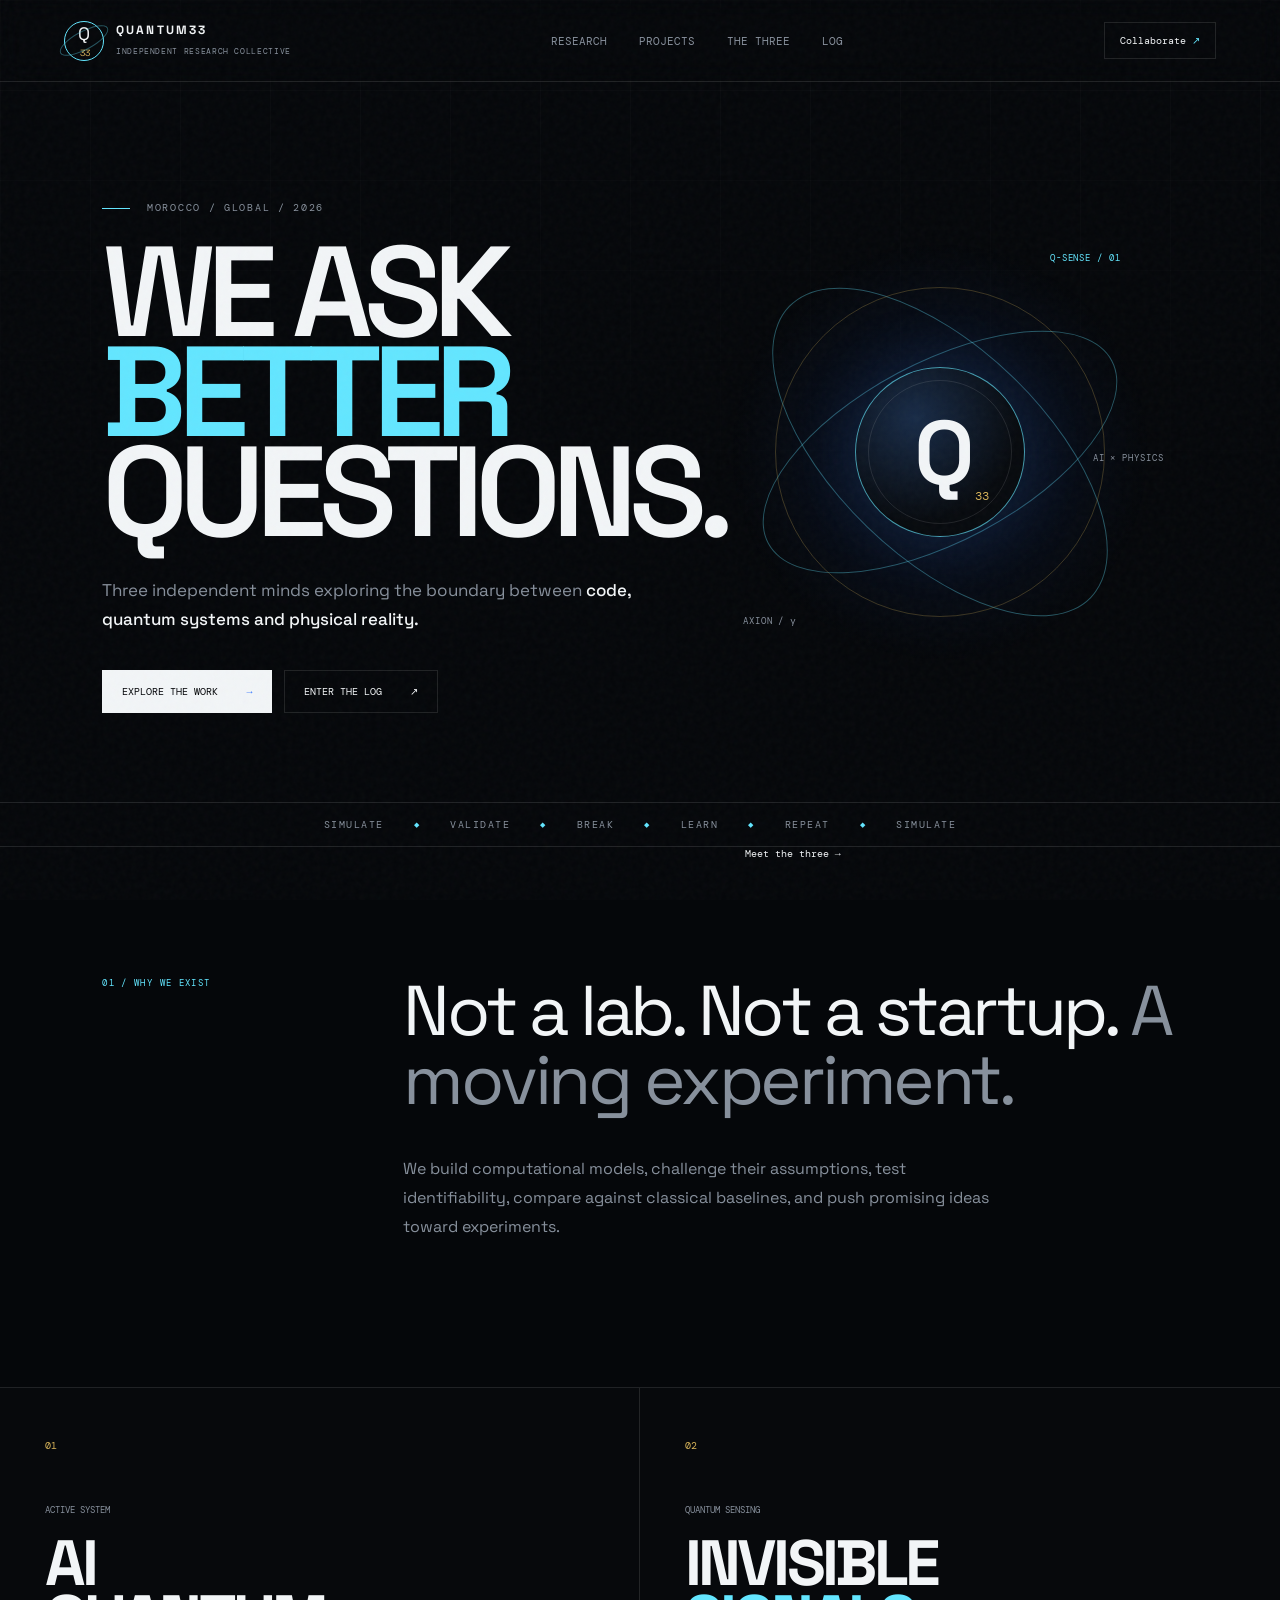
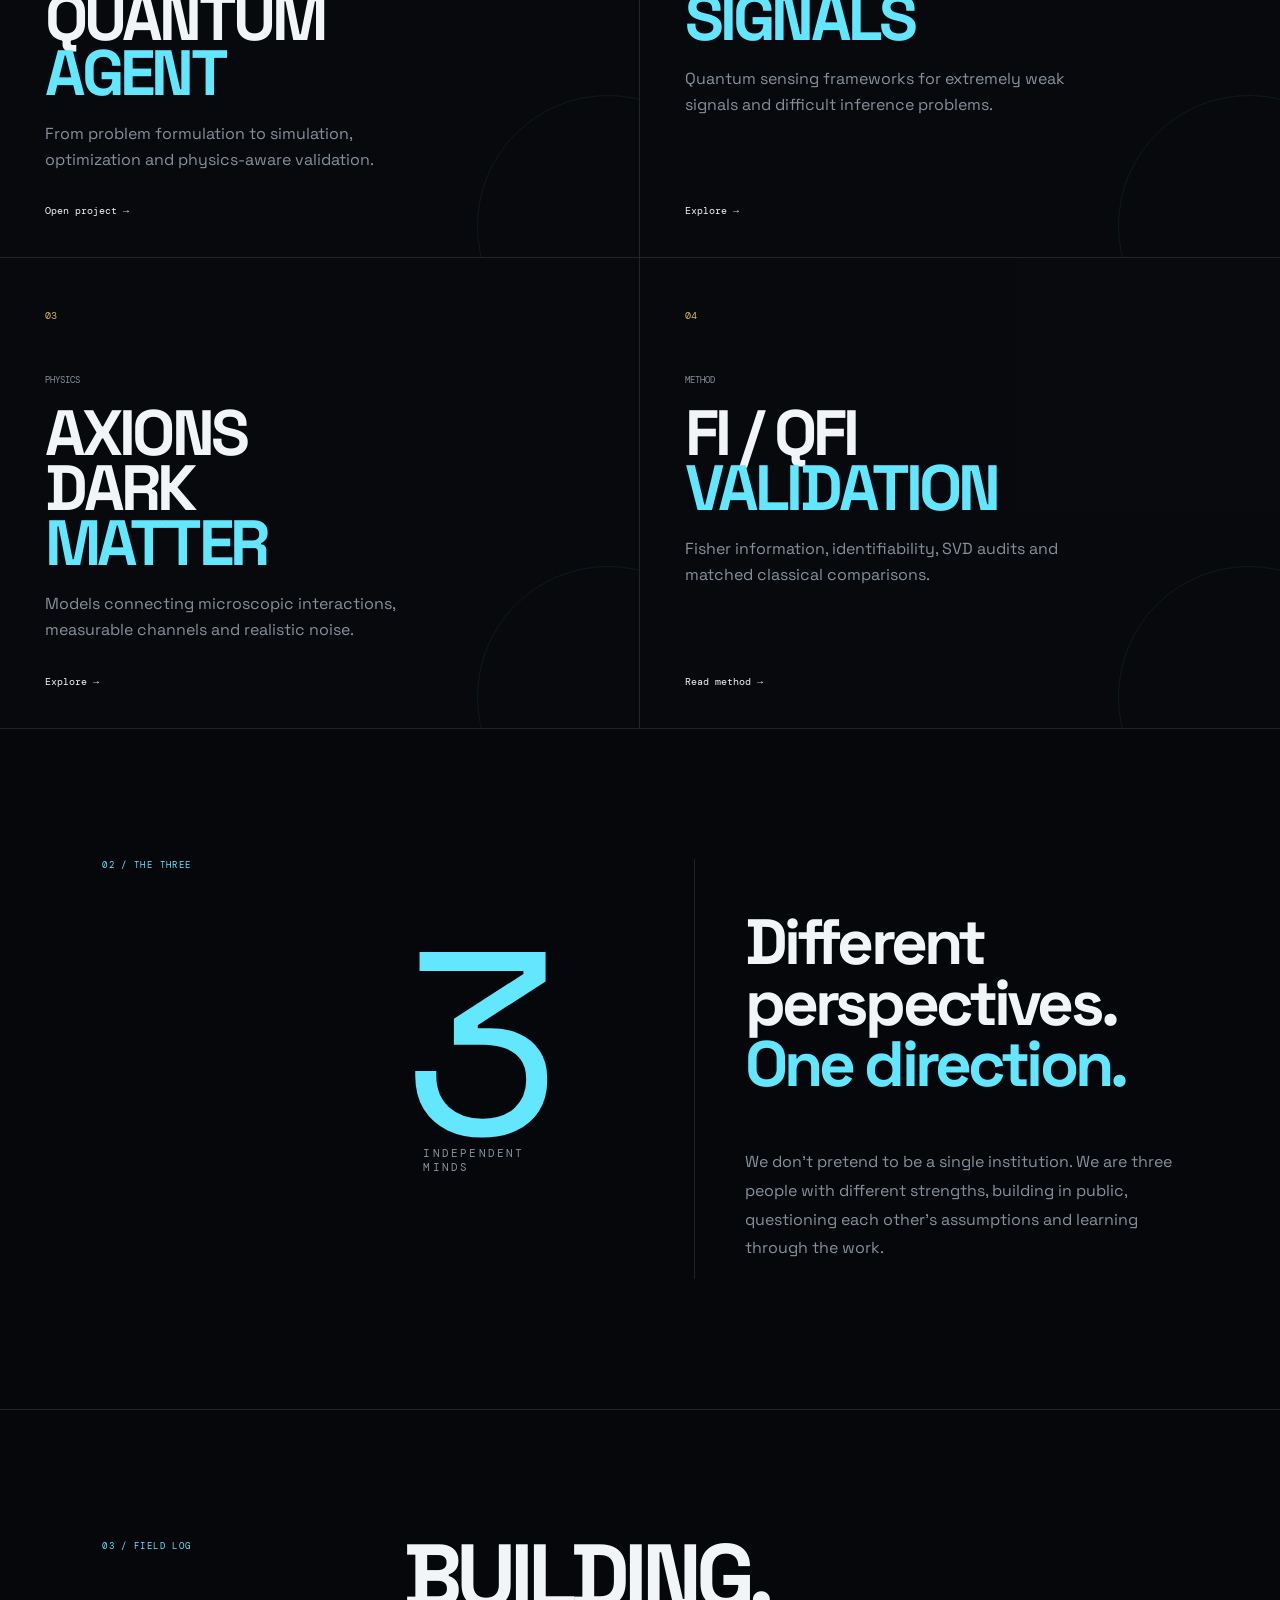
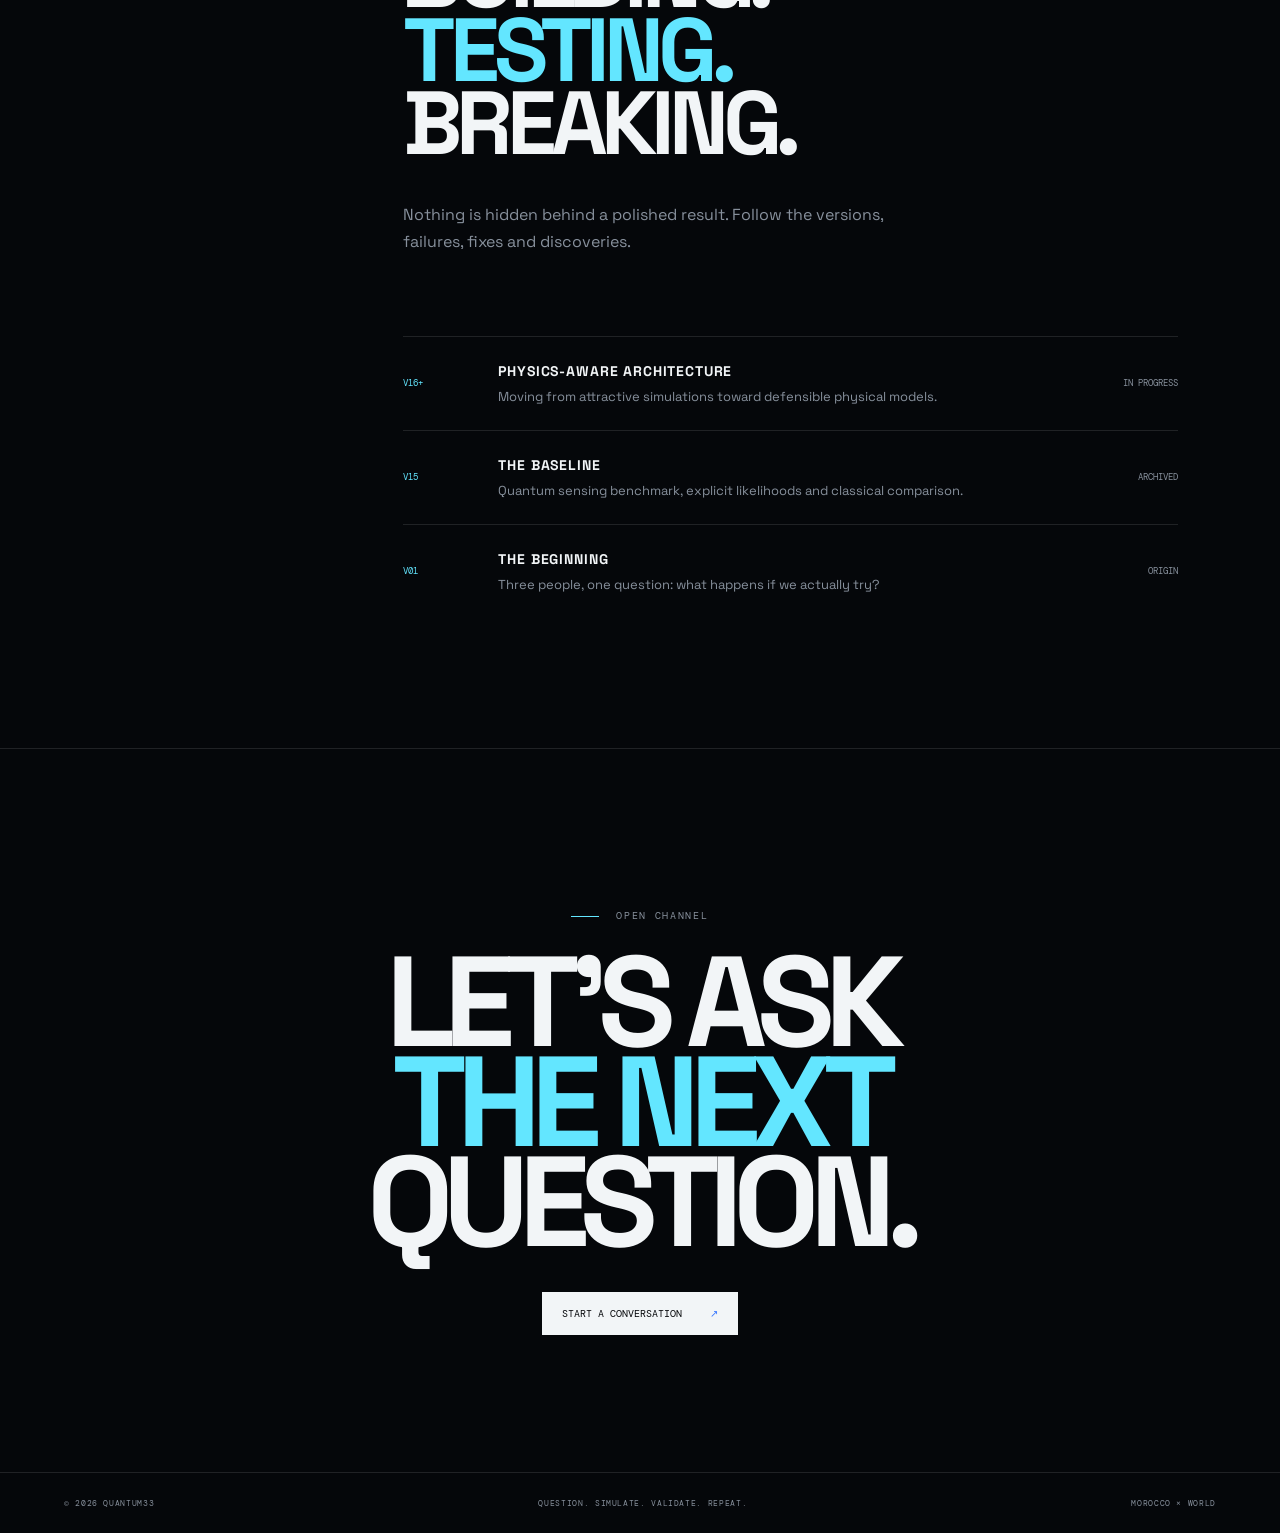
==== index.html @ f29a3a8e "Add files via upload" ====
<!DOCTYPE html>
<html lang="en">
<head>
  <meta charset="UTF-8" />
  <meta name="viewport" content="width=device-width, initial-scale=1.0" />
  <meta name="description" content="Quantum33 — independent minds exploring quantum computing, AI, physics and advanced sensing." />
  <title>QUANTUM33 — Beyond Algorithms</title>
  <link rel="stylesheet" href="style.css" />
</head>
<body>
  <div class="noise"></div>
  <div class="grid"></div>

  <header class="nav">
    <a class="brand" href="#">
      <span class="brand-mark">Q<span>33</span></span>
      <span>
        <strong>QUANTUM33</strong>
        <small>INDEPENDENT RESEARCH COLLECTIVE</small>
      </span>
    </a>

    <nav>
      <a href="#research">Research</a>
      <a href="#projects">Projects</a>
      <a href="#team">The Three</a>
      <a href="#log">Log</a>
    </nav>

    <a class="nav-cta" href="#contact">Collaborate <span>↗</span></a>
  </header>

  <main>
    <section class="hero">
      <div class="hero-copy">
        <p class="eyebrow"><span></span> MOROCCO / GLOBAL / 2026</p>

        <h1>
          WE ASK<br />
          <em>BETTER</em><br />
          QUESTIONS.
        </h1>

        <p class="hero-text">
          Three independent minds exploring the boundary between
          <strong>code, quantum systems and physical reality.</strong>
        </p>

        <div class="hero-actions">
          <a class="button primary" href="#research">Explore the work <span>→</span></a>
          <a class="button ghost" href="#log">Enter the log <span>↗</span></a>
        </div>
      </div>

      <div class="orbital">
        <div class="orbit orbit-a"></div>
        <div class="orbit orbit-b"></div>
        <div class="orbit orbit-c"></div>
        <div class="core">
          <div class="core-ring"></div>
          <span>Q</span>
          <small>33</small>
        </div>
        <div class="data data-1">Q-SENSE / 01</div>
        <div class="data data-2">AXION / γ</div>
        <div class="data data-3">AI × PHYSICS</div>
      </div>
    </section>

    <section class="ticker">
      <div>SIMULATE</div><span>◆</span><div>VALIDATE</div><span>◆</span>
      <div>BREAK</div><span>◆</span><div>LEARN</div><span>◆</span>
      <div>REPEAT</div><span>◆</span><div>SIMULATE</div>
    </section>

    <section class="manifesto" id="research">
      <div class="section-label">01 / WHY WE EXIST</div>
      <div>
        <p class="big-statement">
          Not a lab. Not a startup. <span>A moving experiment.</span>
        </p>
        <p class="body-copy">
          We build computational models, challenge their assumptions, test
          identifiability, compare against classical baselines, and push
          promising ideas toward experiments.
        </p>
      </div>
    </section>

    <section class="research-grid" id="projects">
      <article class="research-card featured">
        <span class="card-number">01</span>
        <p class="card-type">ACTIVE SYSTEM</p>
        <h2>AI<br />QUANTUM<br /><span>AGENT</span></h2>
        <p>From problem formulation to simulation, optimization and physics-aware validation.</p>
        <a href="#">Open project →</a>
      </article>

      <article class="research-card">
        <span class="card-number">02</span>
        <p class="card-type">QUANTUM SENSING</p>
        <h2>INVISIBLE<br /><span>SIGNALS</span></h2>
        <p>Quantum sensing frameworks for extremely weak signals and difficult inference problems.</p>
        <a href="#">Explore →</a>
      </article>

      <article class="research-card">
        <span class="card-number">03</span>
        <p class="card-type">PHYSICS</p>
        <h2>AXIONS<br />DARK<br /><span>MATTER</span></h2>
        <p>Models connecting microscopic interactions, measurable channels and realistic noise.</p>
        <a href="#">Explore →</a>
      </article>

      <article class="research-card">
        <span class="card-number">04</span>
        <p class="card-type">METHOD</p>
        <h2>FI / QFI<br /><span>VALIDATION</span></h2>
        <p>Fisher information, identifiability, SVD audits and matched classical comparisons.</p>
        <a href="#">Read method →</a>
      </article>
    </section>

    <section class="three" id="team">
      <div class="section-label">02 / THE THREE</div>
      <div class="three-content">
        <div>
          <p class="giant">3</p>
          <p class="giant-caption">INDEPENDENT<br />MINDS</p>
        </div>
        <div class="three-text">
          <h2>Different perspectives.<br /><span>One direction.</span></h2>
          <p>
            We don't pretend to be a single institution. We are three people
            with different strengths, building in public, questioning each
            other's assumptions and learning through the work.
          </p>
          <a class="text-link" href="#">Meet the three →</a>
        </div>
      </div>
    </section>

    <section class="log" id="log">
      <div class="section-label">03 / FIELD LOG</div>
      <div class="log-head">
        <h2>BUILDING.<br /><span>TESTING.</span><br />BREAKING.</h2>
        <p>Nothing is hidden behind a polished result. Follow the versions, failures, fixes and discoveries.</p>
      </div>

      <div class="timeline">
        <div class="entry">
          <span>V16+</span>
          <div><h3>PHYSICS-AWARE ARCHITECTURE</h3><p>Moving from attractive simulations toward defensible physical models.</p></div>
          <b>IN PROGRESS</b>
        </div>
        <div class="entry">
          <span>V15</span>
          <div><h3>THE BASELINE</h3><p>Quantum sensing benchmark, explicit likelihoods and classical comparison.</p></div>
          <b>ARCHIVED</b>
        </div>
        <div class="entry">
          <span>V01</span>
          <div><h3>THE BEGINNING</h3><p>Three people, one question: what happens if we actually try?</p></div>
          <b>ORIGIN</b>
        </div>
      </div>
    </section>

    <section class="contact" id="contact">
      <p class="eyebrow"><span></span> OPEN CHANNEL</p>
      <h2>LET'S ASK<br /><em>THE NEXT</em><br />QUESTION.</h2>
      <a class="button primary" href="mailto:hello@quantum33.example">Start a conversation <span>↗</span></a>
    </section>
  </main>

  <footer>
    <span>© 2026 QUANTUM33</span>
    <span>QUESTION. SIMULATE. VALIDATE. REPEAT.</span>
    <span>MOROCCO × WORLD</span>
  </footer>

  <script src="script.js"></script>
</body>
</html>
---- style.css ----
@import url('https://fonts.googleapis.com/css2?family=DM+Mono:wght@400;500&family=Space+Grotesk:wght@400;500;600;700&display=swap');

:root {
  --bg: #05070a;
  --panel: #0a0e14;
  --text: #f2f5f7;
  --muted: #87909c;
  --line: rgba(255,255,255,.11);
  --cyan: #63e6ff;
  --blue: #3978ff;
  --gold: #d8b45a;
}

* { box-sizing: border-box; }
html { scroll-behavior: smooth; }
body {
  margin: 0;
  background: var(--bg);
  color: var(--text);
  font-family: "Space Grotesk", sans-serif;
  overflow-x: hidden;
}
a { color: inherit; text-decoration: none; }

.noise {
  position: fixed; inset: 0; pointer-events: none; opacity: .045; z-index: 10;
  background-image: url("data:image/svg+xml,%3Csvg viewBox='0 0 180 180' xmlns='http://www.w3.org/2000/svg'%3E%3Cfilter id='n'%3E%3CfeTurbulence type='fractalNoise' baseFrequency='.9' numOctaves='3' stitchTiles='stitch'/%3E%3C/filter%3E%3Crect width='100%25' height='100%25' filter='url(%23n)' opacity='.7'/%3E%3C/svg%3E");
}
.grid {
  position: fixed; inset: 0; pointer-events: none; opacity: .22;
  background-image: linear-gradient(var(--line) 1px, transparent 1px),
                    linear-gradient(90deg, var(--line) 1px, transparent 1px);
  background-size: 90px 90px;
  mask-image: linear-gradient(to bottom, black, transparent 75%);
}

.nav {
  height: 82px; padding: 0 5vw; display: flex; align-items: center;
  justify-content: space-between; border-bottom: 1px solid var(--line);
  position: relative; z-index: 5; backdrop-filter: blur(12px);
}
.brand { display: flex; align-items: center; gap: 12px; }
.brand-mark {
  width: 40px; height: 40px; border: 1px solid var(--cyan); border-radius: 50%;
  display: grid; place-items: center; font-size: 18px; position: relative;
}
.brand-mark:after { content: ""; position: absolute; width: 52px; height: 17px; border: 1px solid rgba(99,230,255,.35); border-radius: 50%; transform: rotate(-28deg); }
.brand-mark span { color: var(--gold); font-size: 9px; margin-left: 1px; }
.brand strong { display: block; letter-spacing: .18em; font-size: 12px; }
.brand small { color: var(--muted); font: 8px "DM Mono", monospace; letter-spacing: .08em; }
.nav nav { display: flex; gap: 32px; }
.nav nav a { color: var(--muted); font: 11px "DM Mono", monospace; text-transform: uppercase; transition: .2s; }
.nav nav a:hover { color: var(--cyan); }
.nav-cta { border: 1px solid var(--line); padding: 11px 15px; font: 10px "DM Mono", monospace; }
.nav-cta span { color: var(--cyan); }

.hero {
  min-height: 720px; padding: 90px 8vw 70px; display: grid;
  grid-template-columns: 1.05fr .95fr; align-items: center; position: relative;
}
.hero-copy { position: relative; z-index: 2; }
.eyebrow { font: 10px "DM Mono", monospace; letter-spacing: .17em; color: var(--muted); }
.eyebrow span { display: inline-block; width: 28px; height: 1px; background: var(--cyan); vertical-align: middle; margin-right: 9px; }
h1 { font-size: clamp(70px, 10vw, 150px); line-height: .78; letter-spacing: -.07em; margin: 28px 0 35px; font-weight: 600; }
h1 em, .contact em { color: var(--cyan); font-style: normal; }
.hero-text { max-width: 530px; color: var(--muted); font-size: 17px; line-height: 1.7; }
.hero-text strong { color: var(--text); font-weight: 500; }
.hero-actions { display: flex; gap: 12px; margin-top: 36px; }
.button { padding: 14px 19px; border: 1px solid var(--line); font: 10px "DM Mono", monospace; text-transform: uppercase; }
.button span { margin-left: 22px; }
.button.primary { background: var(--text); color: var(--bg); border-color: var(--text); }
.button.primary span { color: var(--blue); }
.button.ghost:hover { border-color: var(--cyan); }

.orbital { height: 540px; position: relative; display: grid; place-items: center; }
.orbital:before {
  content: ""; position: absolute; width: 480px; height: 480px; border-radius: 50%;
  background: radial-gradient(circle, rgba(57,120,255,.13), transparent 62%);
}
.orbit { position: absolute; border: 1px solid rgba(99,230,255,.35); border-radius: 50%; }
.orbit-a { width: 390px; height: 180px; transform: rotate(-28deg); animation: spin 16s linear infinite; }
.orbit-b { width: 420px; height: 210px; transform: rotate(44deg); animation: spin 20s linear infinite reverse; }
.orbit-c { width: 330px; height: 330px; border-color: rgba(216,180,90,.25); animation: spin 28s linear infinite; }
.core {
  width: 170px; height: 170px; border-radius: 50%; display: grid; place-items: center;
  background: radial-gradient(circle at 35% 30%, #182b47, #070a0e 65%);
  border: 1px solid rgba(99,230,255,.65); box-shadow: 0 0 70px rgba(57,120,255,.18);
  position: relative;
}
.core span { font-size: 90px; font-weight: 600; letter-spacing: -.1em; }
.core small { position: absolute; bottom: 32px; right: 35px; color: var(--gold); font: 12px "DM Mono", monospace; }
.core-ring { position: absolute; inset: 12px; border: 1px solid rgba(255,255,255,.1); border-radius: 50%; }
.data { position: absolute; color: var(--muted); font: 9px "DM Mono", monospace; letter-spacing: .1em; }
.data-1 { top: 70px; right: 8%; color: var(--cyan); }
.data-2 { bottom: 95px; left: 4%; }
.data-3 { top: 50%; right: -2%; }

@keyframes spin { to { transform: rotate(360deg); } }

.ticker { border-top: 1px solid var(--line); border-bottom: 1px solid var(--line); display: flex; gap: 30px; align-items: center; justify-content: center; padding: 15px; color: var(--muted); font: 10px "DM Mono", monospace; letter-spacing: .15em; }
.ticker span { color: var(--cyan); font-size: 7px; }

.manifesto, .three, .log { padding: 130px 8vw; display: grid; grid-template-columns: .28fr .72fr; border-bottom: 1px solid var(--line); }
.section-label { color: var(--cyan); font: 9px "DM Mono", monospace; letter-spacing: .15em; }
.big-statement { font-size: clamp(40px, 5.5vw, 80px); line-height: .98; letter-spacing: -.05em; margin: 0; max-width: 900px; }
.big-statement span { color: var(--muted); }
.body-copy { max-width: 610px; margin-top: 40px; color: var(--muted); line-height: 1.8; font-size: 16px; }

.research-grid { display: grid; grid-template-columns: 1fr 1fr; border-bottom: 1px solid var(--line); }
.research-card { min-height: 470px; padding: 45px; border-right: 1px solid var(--line); border-bottom: 1px solid var(--line); position: relative; overflow: hidden; background: rgba(255,255,255,.01); }
.research-card:nth-child(even) { border-right: 0; }
.research-card:nth-last-child(-n+2) { border-bottom: 0; }
.research-card:after { content: ""; position: absolute; width: 260px; height: 260px; border-radius: 50%; border: 1px solid rgba(99,230,255,.07); right: -100px; bottom: -100px; }
.card-number { color: var(--gold); font: 10px "DM Mono", monospace; }
.card-type { color: var(--muted); font: 9px "DM Mono", monospace; margin-top: 50px; }
.research-card h2 { font-size: clamp(42px, 5vw, 70px); line-height: .86; letter-spacing: -.06em; margin: 20px 0; }
.research-card h2 span { color: var(--cyan); }
.research-card > p:not(.card-type) { max-width: 390px; color: var(--muted); line-height: 1.6; }
.research-card a, .text-link { position: absolute; bottom: 40px; font: 10px "DM Mono", monospace; color: var(--text); }
.research-card a:hover, .text-link:hover { color: var(--cyan); }

.three-content { display: grid; grid-template-columns: .6fr 1fr; align-items: center; }
.giant { font-size: 260px; line-height: .7; margin: 0; letter-spacing: -.12em; color: var(--cyan); }
.giant-caption { font: 11px "DM Mono", monospace; color: var(--muted); letter-spacing: .2em; margin-left: 20px; }
.three-text { padding-left: 50px; border-left: 1px solid var(--line); }
.three-text h2 { font-size: clamp(40px, 5vw, 70px); line-height: .95; letter-spacing: -.06em; }
.three-text h2 span { color: var(--cyan); }
.three-text p { max-width: 540px; color: var(--muted); line-height: 1.8; }

.log { grid-template-columns: .28fr .72fr; }
.log-head h2 { font-size: clamp(55px, 7vw, 100px); line-height: .82; letter-spacing: -.07em; margin: 0 0 40px; }
.log-head h2 span { color: var(--cyan); }
.log-head > p { color: var(--muted); max-width: 480px; line-height: 1.7; }
.timeline { margin-top: 65px; grid-column: 2; }
.entry { display: grid; grid-template-columns: 70px 1fr 100px; gap: 25px; padding: 25px 0; border-top: 1px solid var(--line); align-items: center; }
.entry > span, .entry b { font: 9px "DM Mono", monospace; color: var(--cyan); }
.entry b { text-align: right; color: var(--muted); }
.entry h3 { font-size: 14px; letter-spacing: .06em; margin: 0 0 8px; }
.entry p { color: var(--muted); margin: 0; font-size: 13px; }

.contact { padding: 150px 8vw; text-align: center; border-bottom: 1px solid var(--line); }
.contact h2 { font-size: clamp(65px, 10vw, 150px); line-height: .78; letter-spacing: -.08em; margin: 30px 0 50px; }

footer { display: flex; justify-content: space-between; padding: 25px 5vw; color: var(--muted); font: 8px "DM Mono", monospace; letter-spacing: .08em; }

@media (max-width: 800px) {
  .nav { padding: 0 5vw; }
  .nav nav { display: none; }
  .hero { grid-template-columns: 1fr; padding-top: 70px; }
  .orbital { height: 390px; transform: scale(.78); margin-top: -10px; }
  .manifesto, .three, .log { display: block; padding: 90px 7vw; }
  .section-label { margin-bottom: 45px; }
  .research-grid { grid-template-columns: 1fr; }
  .research-card { border-right: 0 !important; border-bottom: 1px solid var(--line) !important; }
  .research-card:last-child { border-bottom: 0 !important; }
  .three-content { grid-template-columns: 1fr; }
  .three-text { padding: 40px 0 0; border-left: 0; border-top: 1px solid var(--line); }
  .giant { font-size: 190px; margin-bottom: 30px; }
  .timeline { margin-top: 50px; }
  .entry { grid-template-columns: 50px 1fr; }
  .entry b { display: none; }
  .ticker { overflow: hidden; white-space: nowrap; justify-content: flex-start; }
  footer { gap: 15px; flex-direction: column; }
}
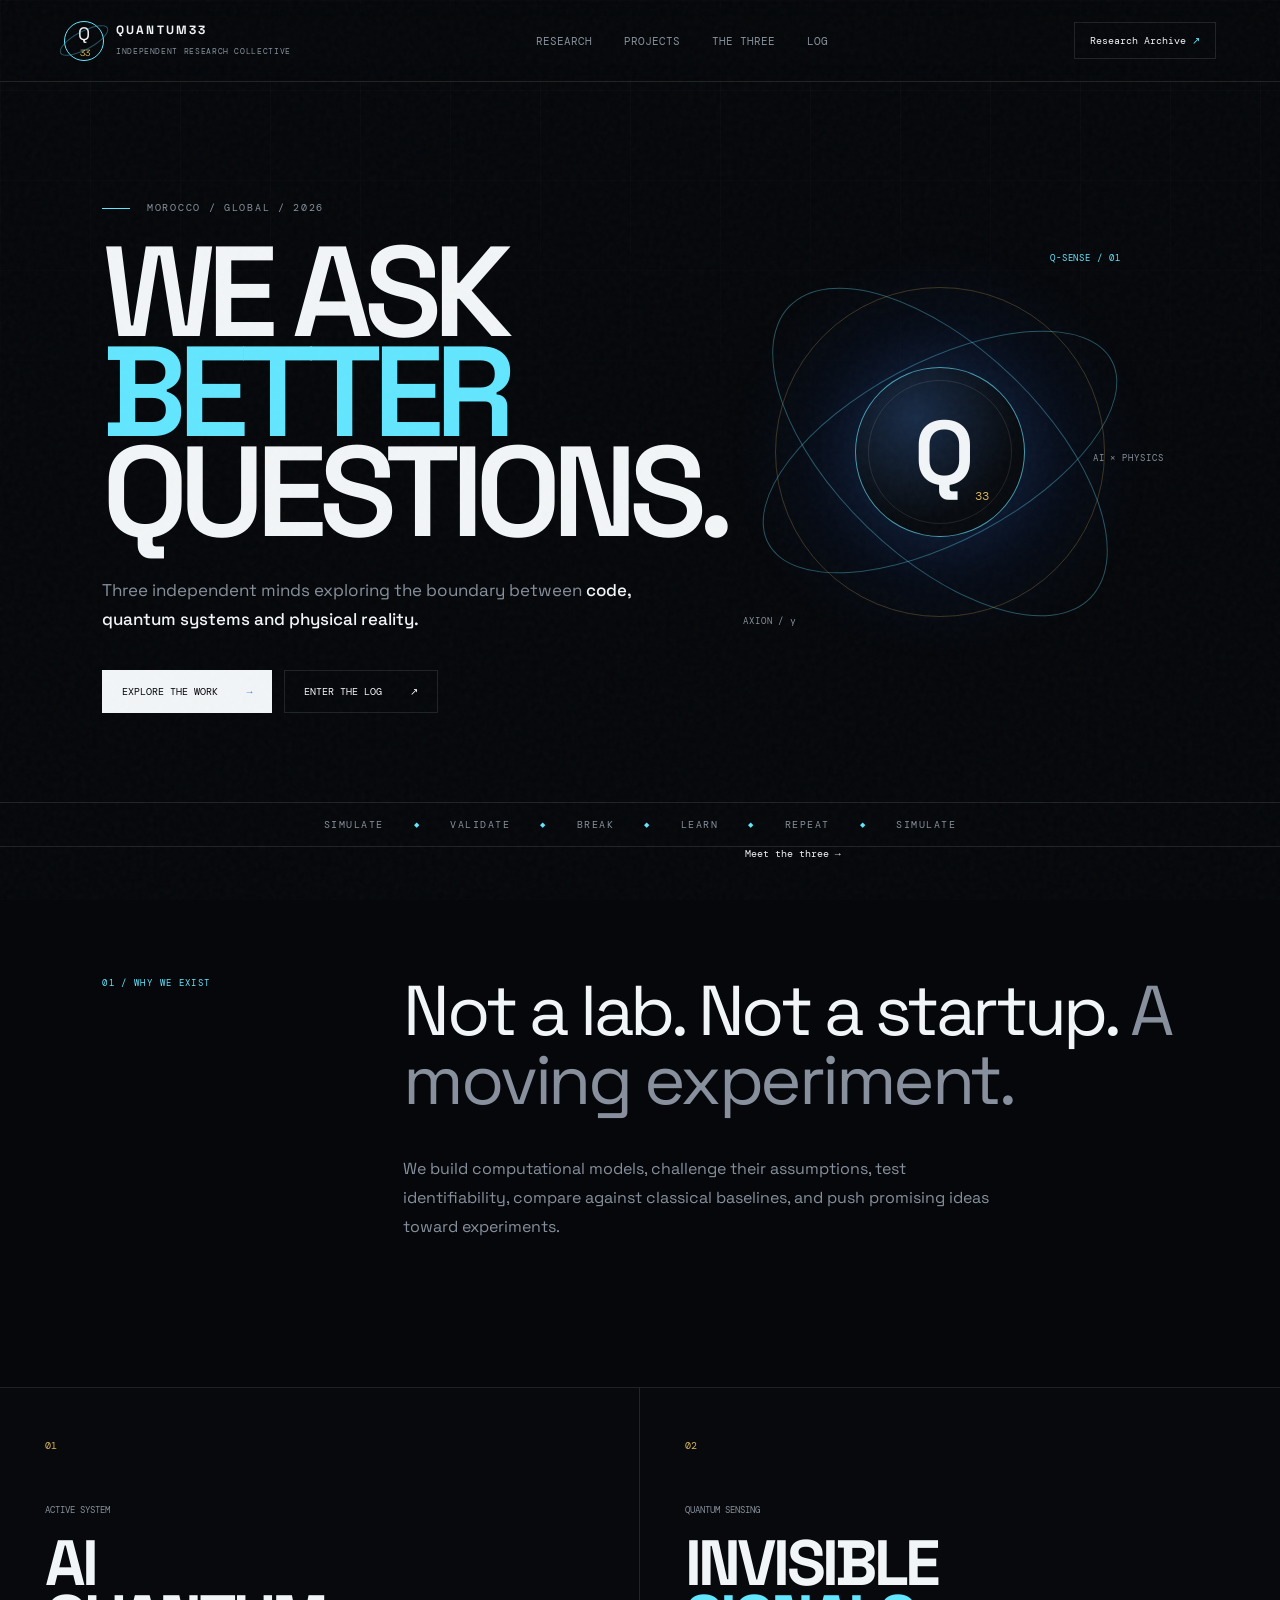
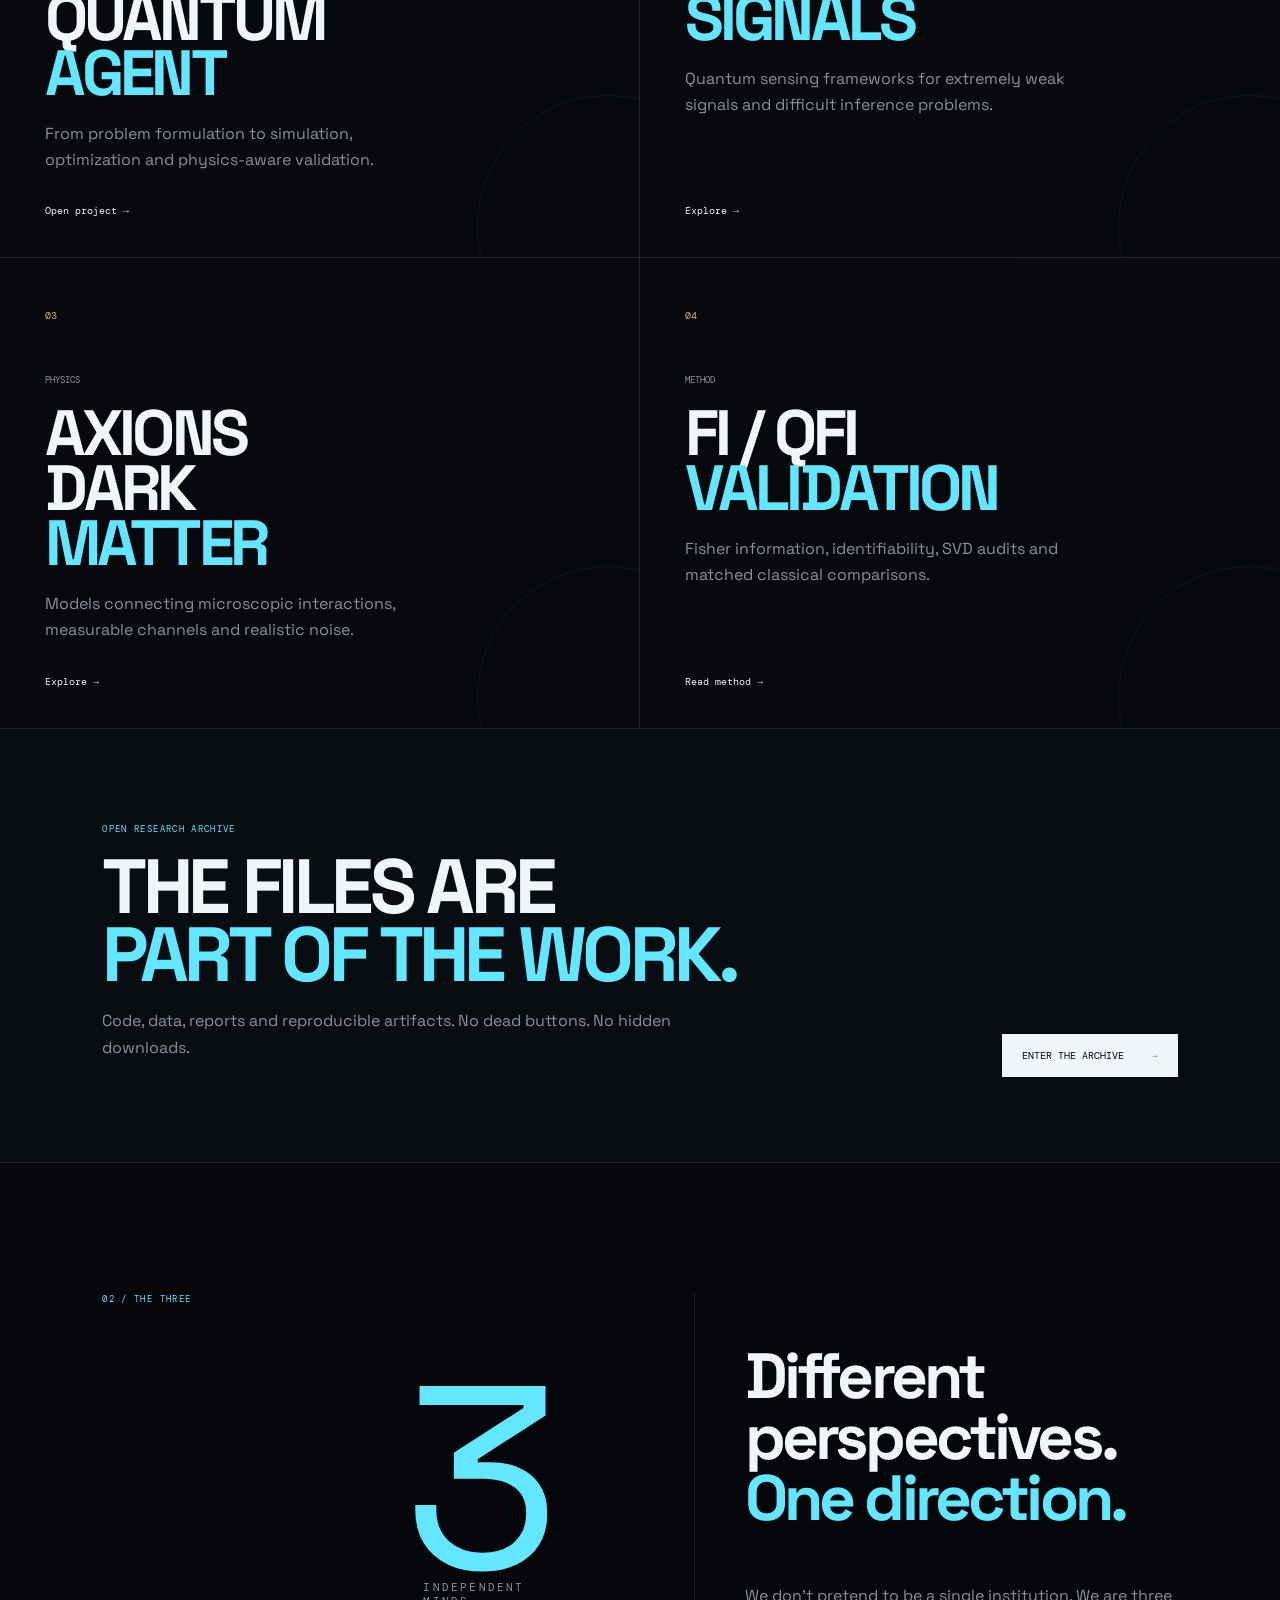
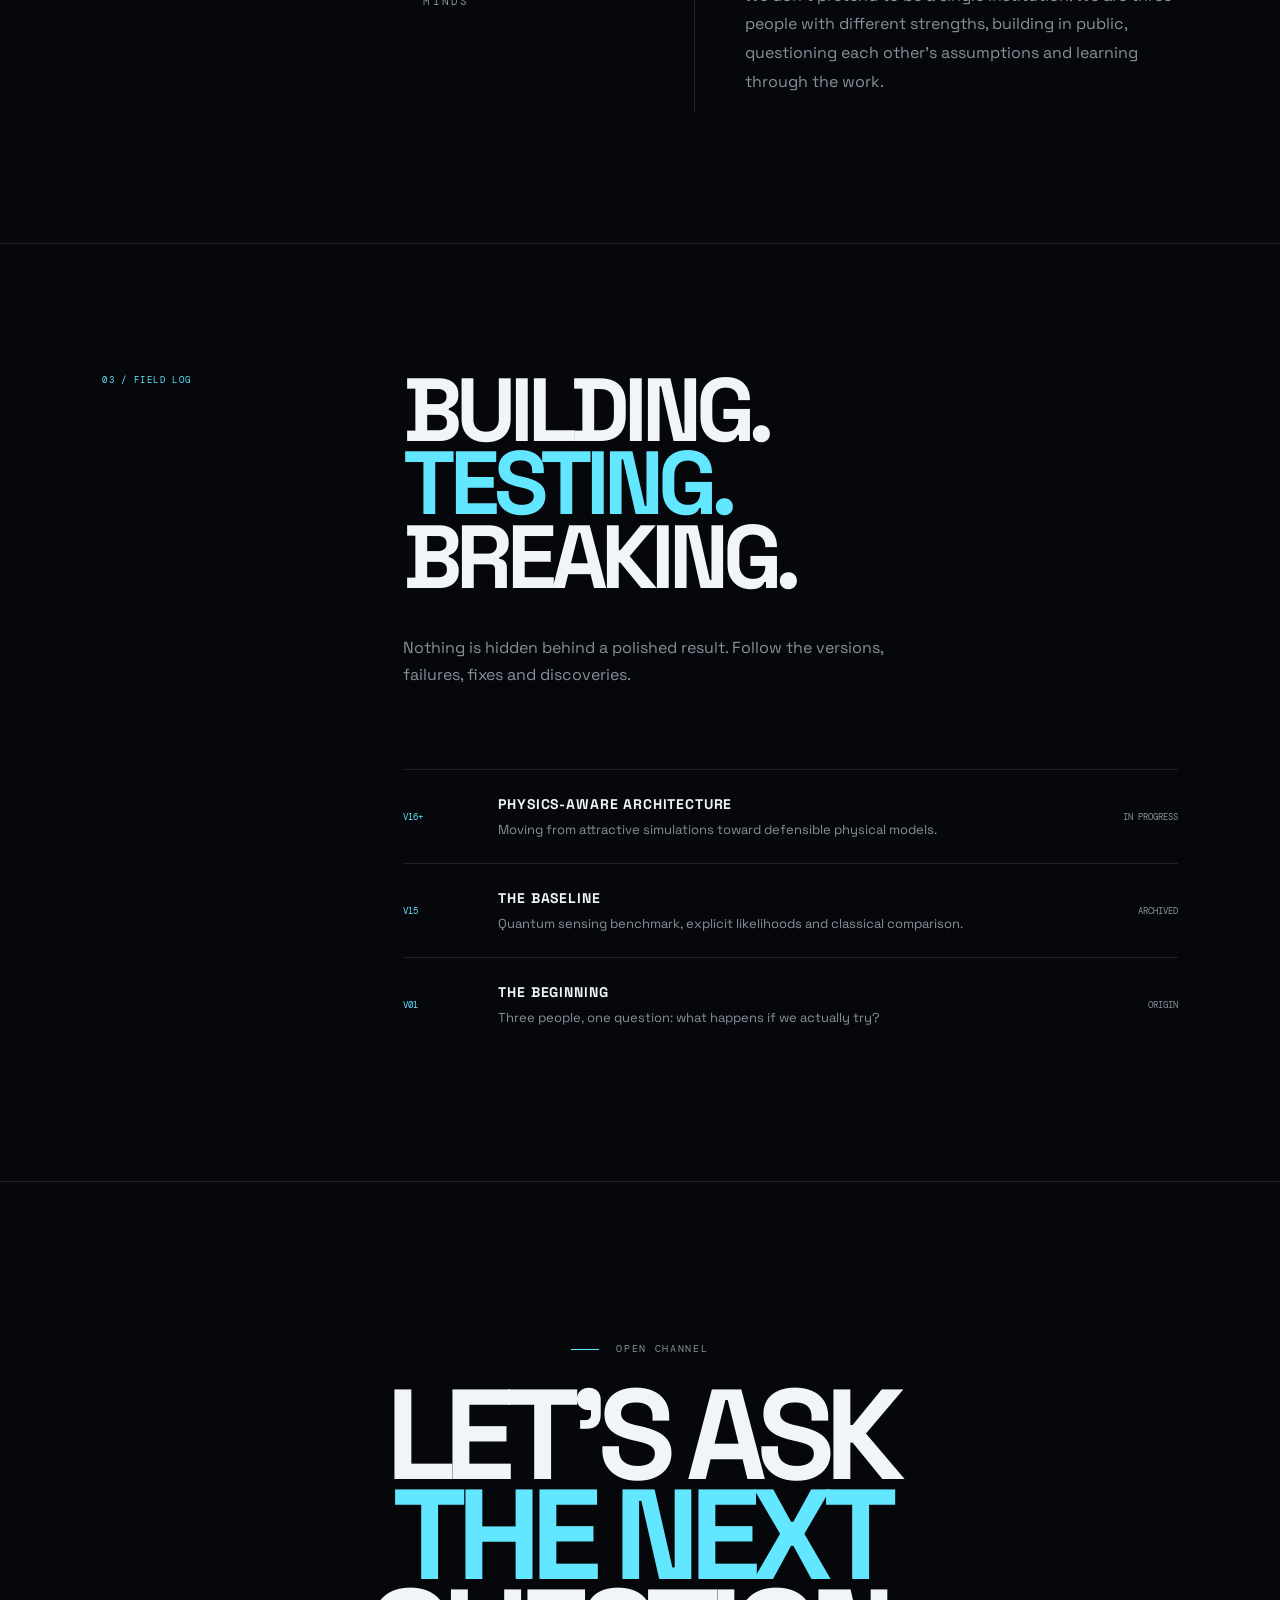
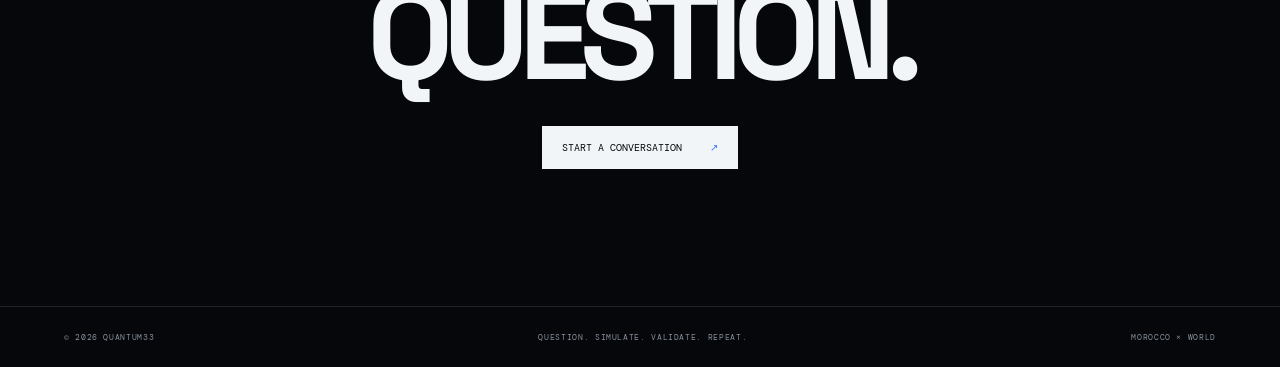
==== commit 27fa95c5: "Add files via upload" ====
--- a/index.html
+++ b/index.html
@@ -27,7 +27,7 @@
       <a href="#log">Log</a>
     </nav>
 
-    <a class="nav-cta" href="#contact">Collaborate <span>↗</span></a>
+    <a class="nav-cta" href="archive.html">Research Archive <span>↗</span></a>
   </header>
 
   <main>
@@ -93,7 +93,7 @@
         <p class="card-type">ACTIVE SYSTEM</p>
         <h2>AI<br />QUANTUM<br /><span>AGENT</span></h2>
         <p>From problem formulation to simulation, optimization and physics-aware validation.</p>
-        <a href="#">Open project →</a>
+        <a href="axion.html">Open project →</a>
       </article>
 
       <article class="research-card">
@@ -101,7 +101,7 @@
         <p class="card-type">QUANTUM SENSING</p>
         <h2>INVISIBLE<br /><span>SIGNALS</span></h2>
         <p>Quantum sensing frameworks for extremely weak signals and difficult inference problems.</p>
-        <a href="#">Explore →</a>
+        <a href="miRNA21.html">Explore →</a>
       </article>
 
       <article class="research-card">
@@ -109,7 +109,7 @@
         <p class="card-type">PHYSICS</p>
         <h2>AXIONS<br />DARK<br /><span>MATTER</span></h2>
         <p>Models connecting microscopic interactions, measurable channels and realistic noise.</p>
-        <a href="#">Explore →</a>
+        <a href="axion.html">Explore →</a>
       </article>
 
       <article class="research-card">
@@ -117,11 +117,16 @@
         <p class="card-type">METHOD</p>
         <h2>FI / QFI<br /><span>VALIDATION</span></h2>
         <p>Fisher information, identifiability, SVD audits and matched classical comparisons.</p>
-        <a href="#">Read method →</a>
+        <a href="archive.html#methods">Read method →</a>
       </article>
     </section>
 
-    <section class="three" id="team">
+    <section class="archive-strip" id="archive">
+  <div><p class="section-label">OPEN RESEARCH ARCHIVE</p><h2>THE FILES ARE<br /><span>PART OF THE WORK.</span></h2><p>Code, data, reports and reproducible artifacts. No dead buttons. No hidden downloads.</p></div>
+  <a class="button primary" href="archive.html">ENTER THE ARCHIVE <span>→</span></a>
+</section>
+
+<section class="three" id="team">
       <div class="section-label">02 / THE THREE</div>
       <div class="three-content">
         <div>
@@ -135,7 +140,7 @@
             with different strengths, building in public, questioning each
             other's assumptions and learning through the work.
           </p>
-          <a class="text-link" href="#">Meet the three →</a>
+          <a class="text-link" href="archive.html#the-three">Meet the three →</a>
         </div>
       </div>
     </section>
--- a/style.css
+++ b/style.css
@@ -162,3 +162,11 @@
   .ticker { overflow: hidden; white-space: nowrap; justify-content: flex-start; }
   footer { gap: 15px; flex-direction: column; }
 }
+
+.archive-strip{padding:85px 8vw;display:flex;justify-content:space-between;gap:40px;align-items:end;border-bottom:1px solid var(--line);background:rgba(99,230,255,.025)}
+.archive-strip h2{font-size:clamp(42px,6vw,82px);line-height:.88;letter-spacing:-.06em;margin:18px 0}.archive-strip h2 span{color:var(--cyan)}.archive-strip p:not(.section-label){max-width:620px;color:var(--muted);line-height:1.7}.archive-strip .button{flex:none}
+@media(max-width:800px){.archive-strip{display:block}.archive-strip .button{display:inline-block;margin-top:25px}}
+.file-grid{display:grid;grid-template-columns:repeat(2,1fr);border-top:1px solid var(--line)}
+.file-card{padding:30px;border-right:1px solid var(--line);border-bottom:1px solid var(--line);min-height:190px}.file-card:nth-child(even){border-right:0}.file-card .file-kind{font:9px "DM Mono",monospace;color:var(--cyan);letter-spacing:.12em}.file-card h3{font-size:22px;margin:15px 0 10px}.file-card p{color:var(--muted);line-height:1.6;font-size:13px}.file-card a{font:10px "DM Mono",monospace;color:var(--text);display:inline-block;margin-top:12px}.file-card a:hover{color:var(--cyan)}
+.portal-hero{padding:120px 8vw 80px;border-bottom:1px solid var(--line)}.portal-hero h1{font-size:clamp(58px,9vw,125px);margin:25px 0 20px}.portal-hero h1 em{color:var(--cyan);font-style:normal}.portal-hero .lead{max-width:700px;color:var(--muted);font-size:17px;line-height:1.8}.portal-section{padding:90px 8vw;border-bottom:1px solid var(--line)}.portal-section h2{font-size:clamp(38px,5vw,70px);line-height:.9;letter-spacing:-.05em;margin:0 0 35px}.portal-section h2 span{color:var(--cyan)}.archive-note{border:1px solid var(--line);padding:20px;margin-bottom:30px;color:var(--muted);line-height:1.7}.status{font:9px "DM Mono",monospace;color:var(--gold);letter-spacing:.12em}
+@media(max-width:800px){.file-grid{grid-template-columns:1fr}.file-card{border-right:0}}
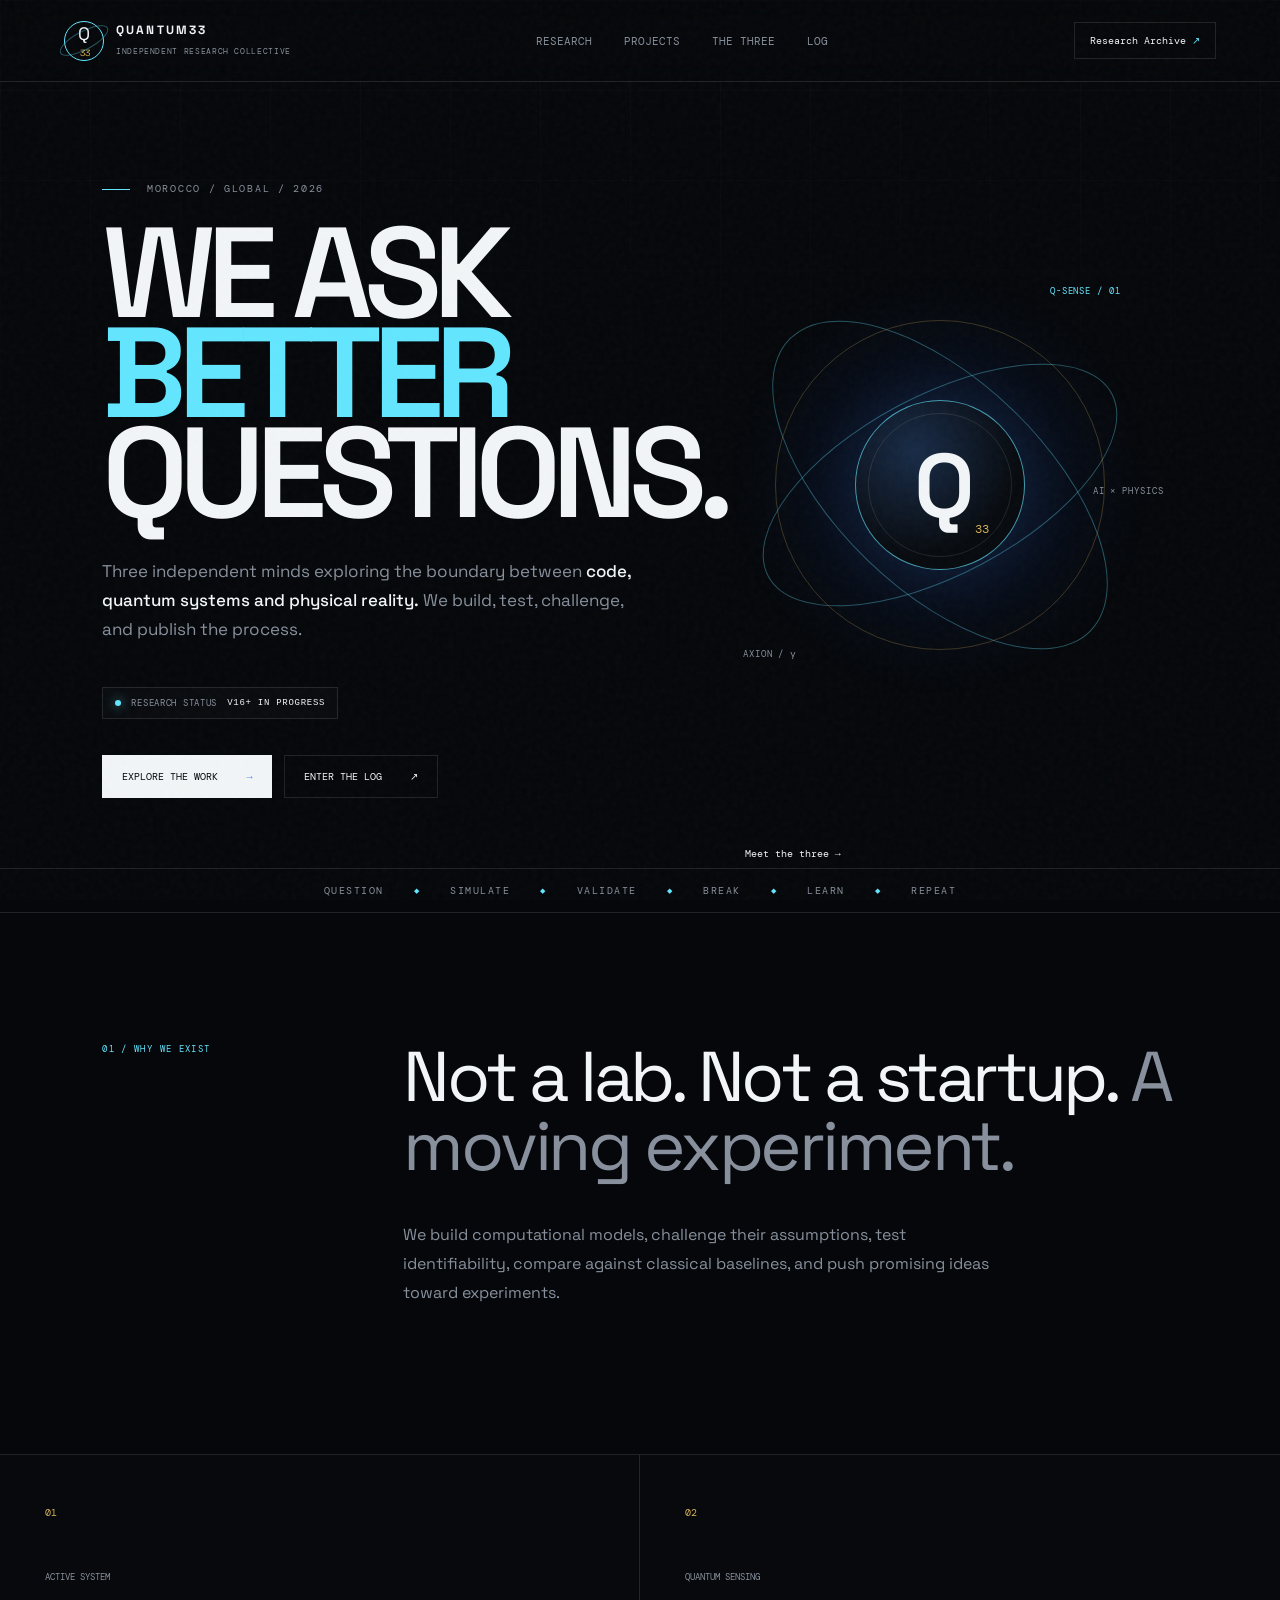
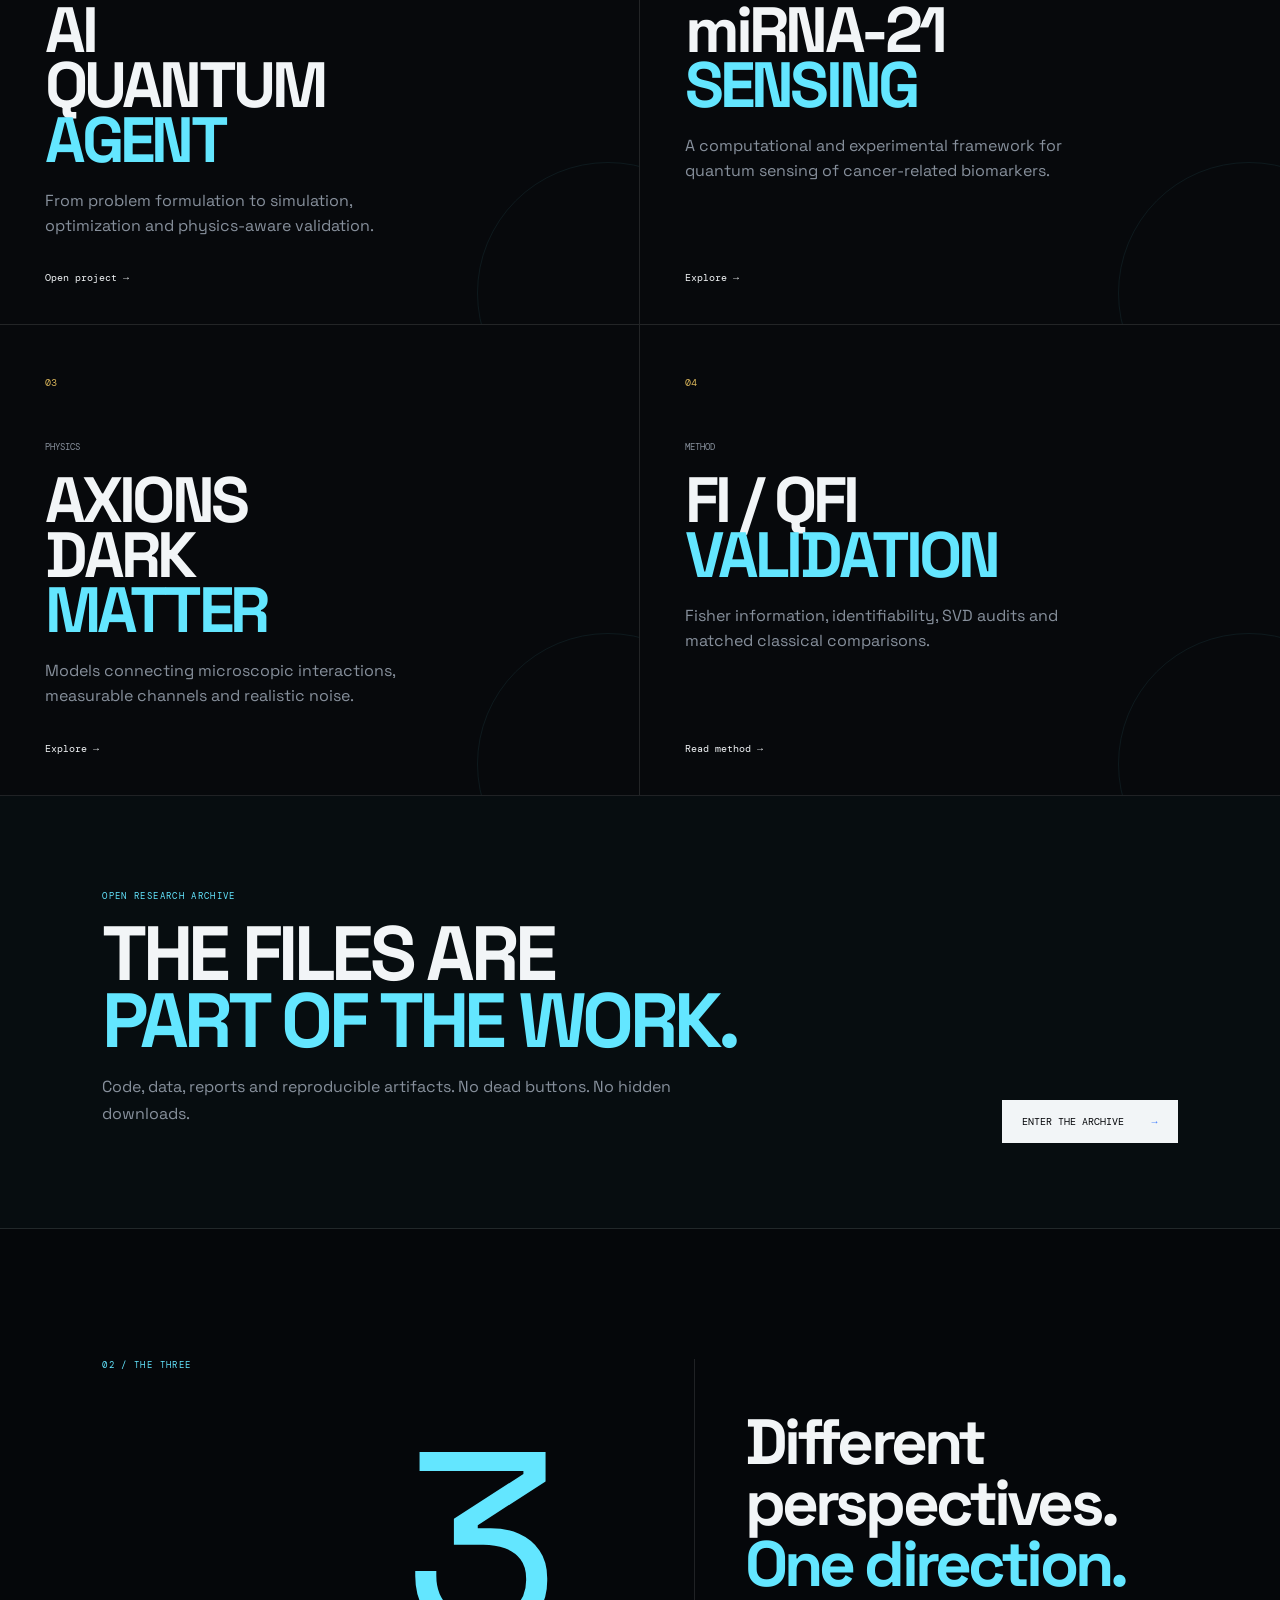
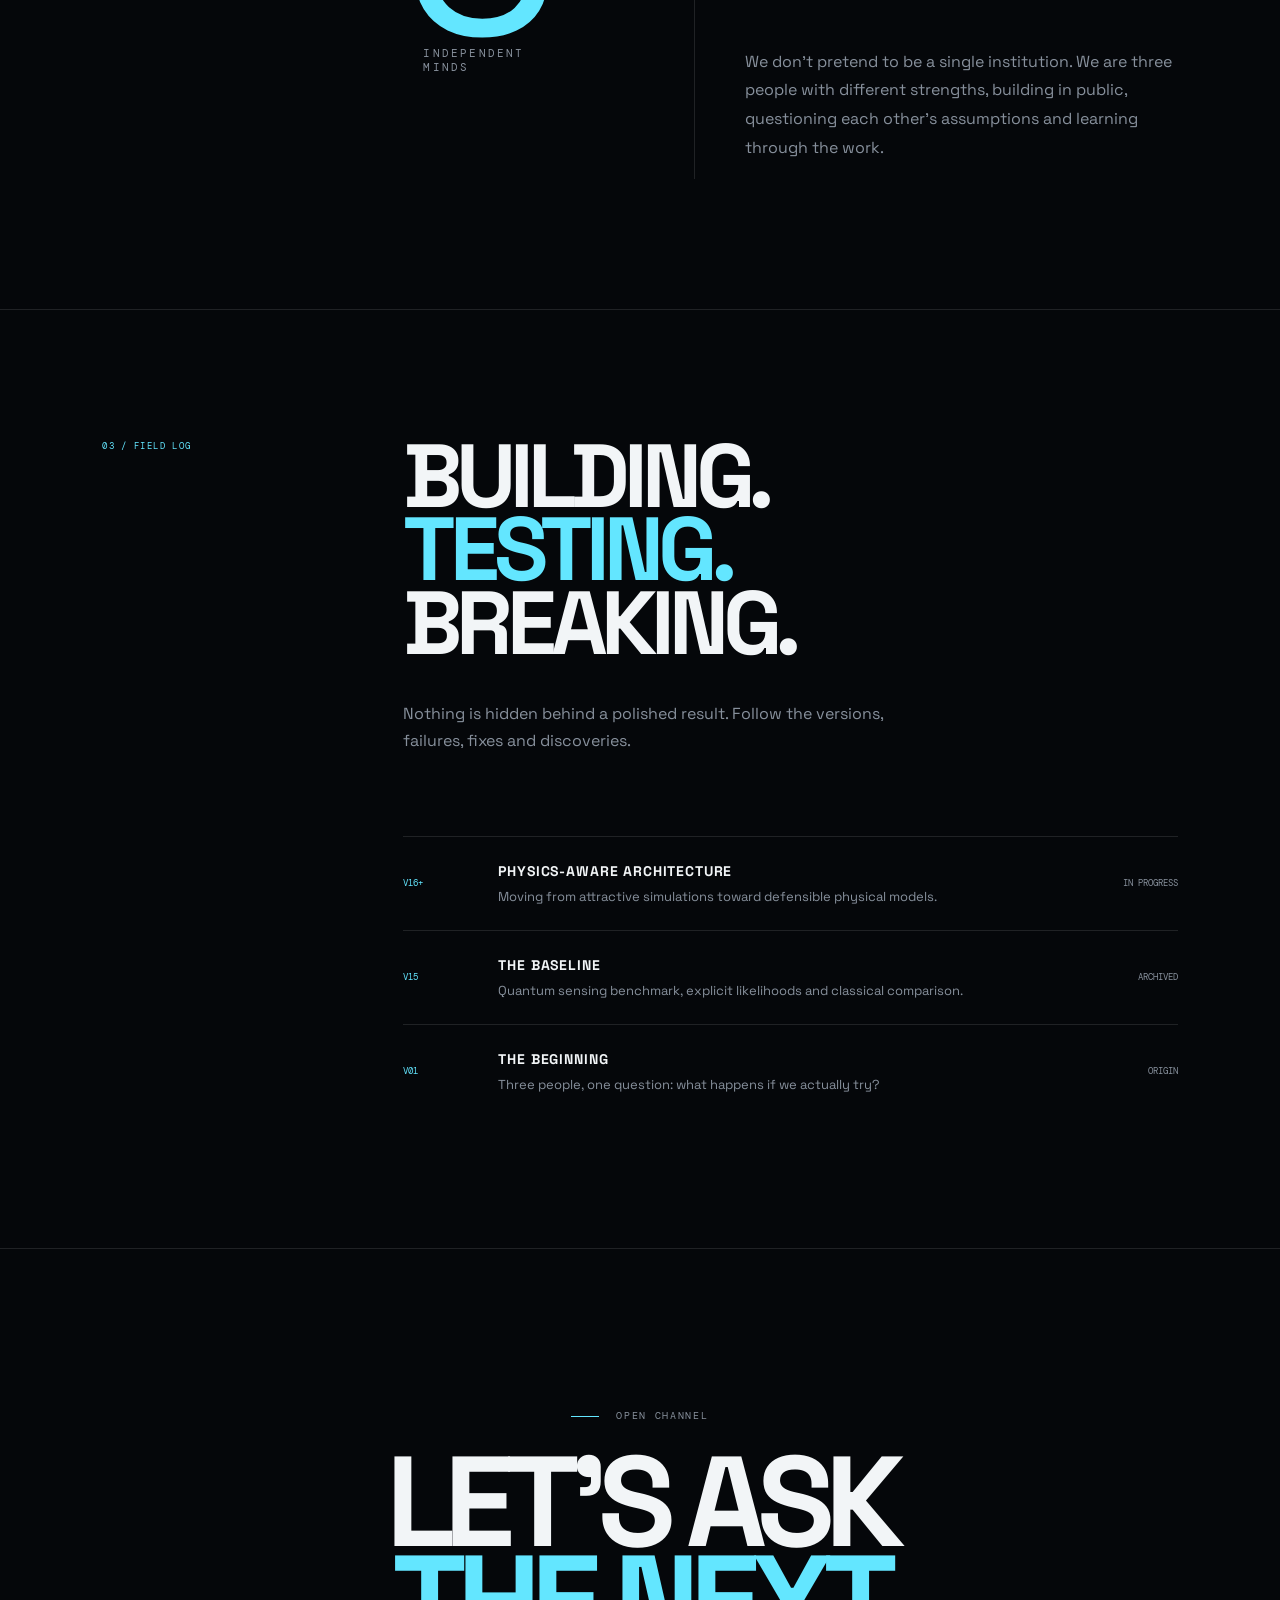
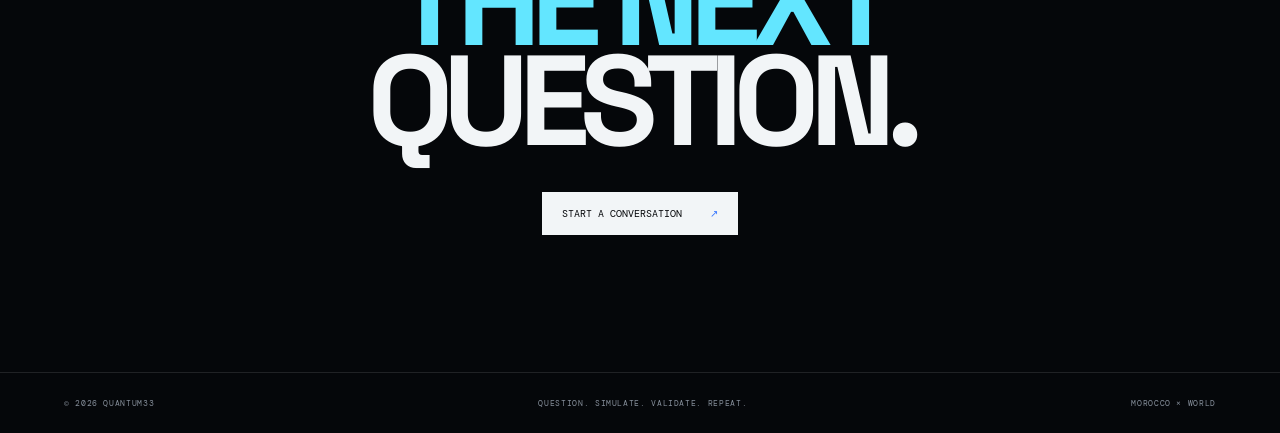
==== commit 06ba00ab: "Add files via upload" ====
--- a/index.html
+++ b/index.html
@@ -44,7 +44,14 @@
         <p class="hero-text">
           Three independent minds exploring the boundary between
           <strong>code, quantum systems and physical reality.</strong>
+          We build, test, challenge, and publish the process.
         </p>
+
+        <div class="hero-status">
+          <span class="status-dot"></span>
+          <span>RESEARCH STATUS</span>
+          <strong>V16+ IN PROGRESS</strong>
+        </div>
 
         <div class="hero-actions">
           <a class="button primary" href="#research">Explore the work <span>→</span></a>
@@ -68,9 +75,9 @@
     </section>
 
     <section class="ticker">
-      <div>SIMULATE</div><span>◆</span><div>VALIDATE</div><span>◆</span>
-      <div>BREAK</div><span>◆</span><div>LEARN</div><span>◆</span>
-      <div>REPEAT</div><span>◆</span><div>SIMULATE</div>
+      <div>QUESTION</div><span>◆</span><div>SIMULATE</div><span>◆</span>
+      <div>VALIDATE</div><span>◆</span><div>BREAK</div><span>◆</span>
+      <div>LEARN</div><span>◆</span><div>REPEAT</div>
     </section>
 
     <section class="manifesto" id="research">
@@ -99,8 +106,8 @@
       <article class="research-card">
         <span class="card-number">02</span>
         <p class="card-type">QUANTUM SENSING</p>
-        <h2>INVISIBLE<br /><span>SIGNALS</span></h2>
-        <p>Quantum sensing frameworks for extremely weak signals and difficult inference problems.</p>
+        <h2>miRNA-21<br /><span>SENSING</span></h2>
+        <p>A computational and experimental framework for quantum sensing of cancer-related biomarkers.</p>
         <a href="miRNA21.html">Explore →</a>
       </article>
 
--- a/style.css
+++ b/style.css
@@ -170,3 +170,15 @@
 .file-card{padding:30px;border-right:1px solid var(--line);border-bottom:1px solid var(--line);min-height:190px}.file-card:nth-child(even){border-right:0}.file-card .file-kind{font:9px "DM Mono",monospace;color:var(--cyan);letter-spacing:.12em}.file-card h3{font-size:22px;margin:15px 0 10px}.file-card p{color:var(--muted);line-height:1.6;font-size:13px}.file-card a{font:10px "DM Mono",monospace;color:var(--text);display:inline-block;margin-top:12px}.file-card a:hover{color:var(--cyan)}
 .portal-hero{padding:120px 8vw 80px;border-bottom:1px solid var(--line)}.portal-hero h1{font-size:clamp(58px,9vw,125px);margin:25px 0 20px}.portal-hero h1 em{color:var(--cyan);font-style:normal}.portal-hero .lead{max-width:700px;color:var(--muted);font-size:17px;line-height:1.8}.portal-section{padding:90px 8vw;border-bottom:1px solid var(--line)}.portal-section h2{font-size:clamp(38px,5vw,70px);line-height:.9;letter-spacing:-.05em;margin:0 0 35px}.portal-section h2 span{color:var(--cyan)}.archive-note{border:1px solid var(--line);padding:20px;margin-bottom:30px;color:var(--muted);line-height:1.7}.status{font:9px "DM Mono",monospace;color:var(--gold);letter-spacing:.12em}
 @media(max-width:800px){.file-grid{grid-template-columns:1fr}.file-card{border-right:0}}
+
+/* QUANTUM33 CLEAN REPOSITORY V1 — homepage polish */
+.hero-status{display:inline-flex;align-items:center;gap:10px;margin-top:26px;padding:9px 12px;border:1px solid var(--line);background:rgba(255,255,255,.018);font:9px "DM Mono",monospace;letter-spacing:.08em;color:var(--muted)}
+.hero-status strong{color:var(--text);font-weight:500}
+.status-dot{width:6px;height:6px;border-radius:50%;background:var(--cyan);box-shadow:0 0 12px rgba(99,230,255,.8);animation:pulse 1.8s ease-in-out infinite}
+@keyframes pulse{50%{opacity:.35;transform:scale(.72)}}
+.research-card{transition:background .3s ease,border-color .3s ease,transform .3s ease}
+.research-card:hover{background:rgba(99,230,255,.035);border-color:rgba(99,230,255,.24);transform:translateY(-3px)}
+.research-card a{transition:color .2s ease,letter-spacing .2s ease}
+.research-card a:hover{letter-spacing:.05em}
+@media(max-width:800px){.hero-status{margin-top:22px;font-size:8px}.hero-status strong{display:none}}
+@media(prefers-reduced-motion:reduce){html{scroll-behavior:auto}.orbit,.status-dot{animation:none!important}.research-card{transition:none}.research-card:hover{transform:none}}
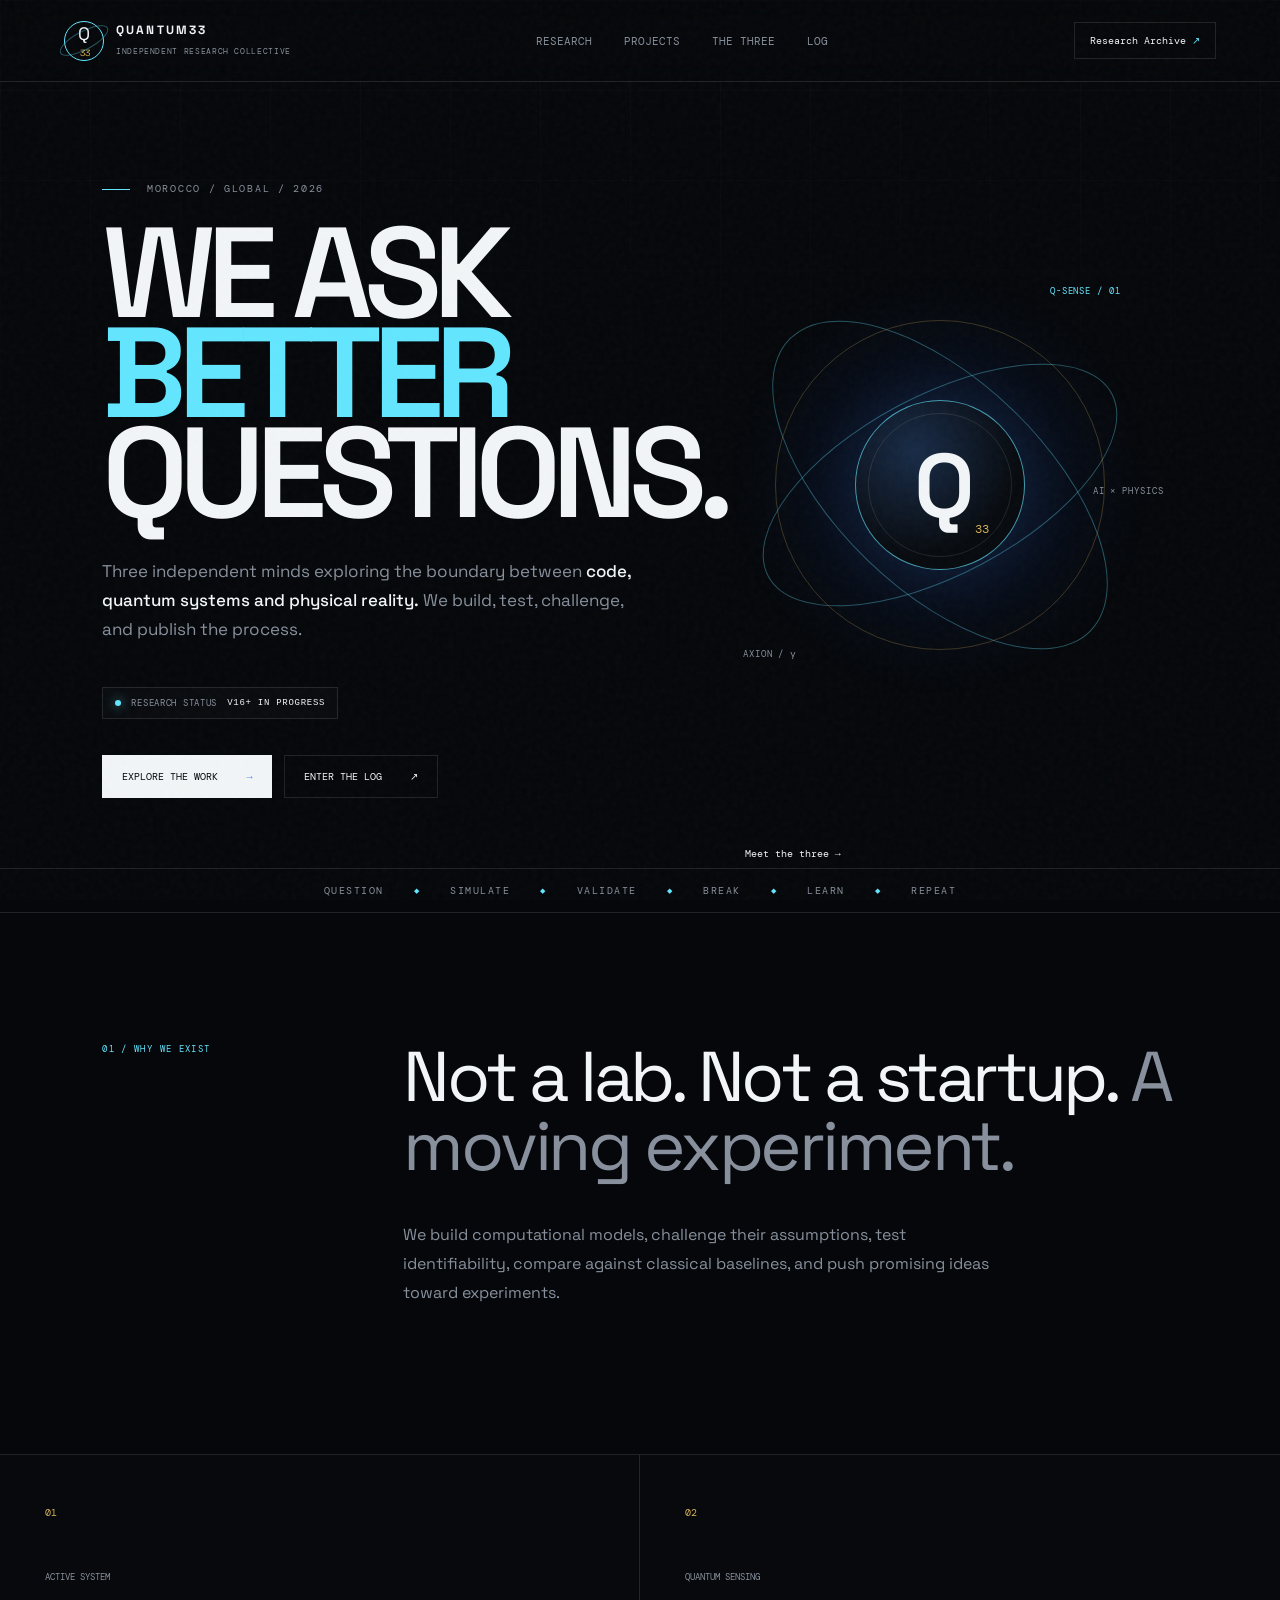
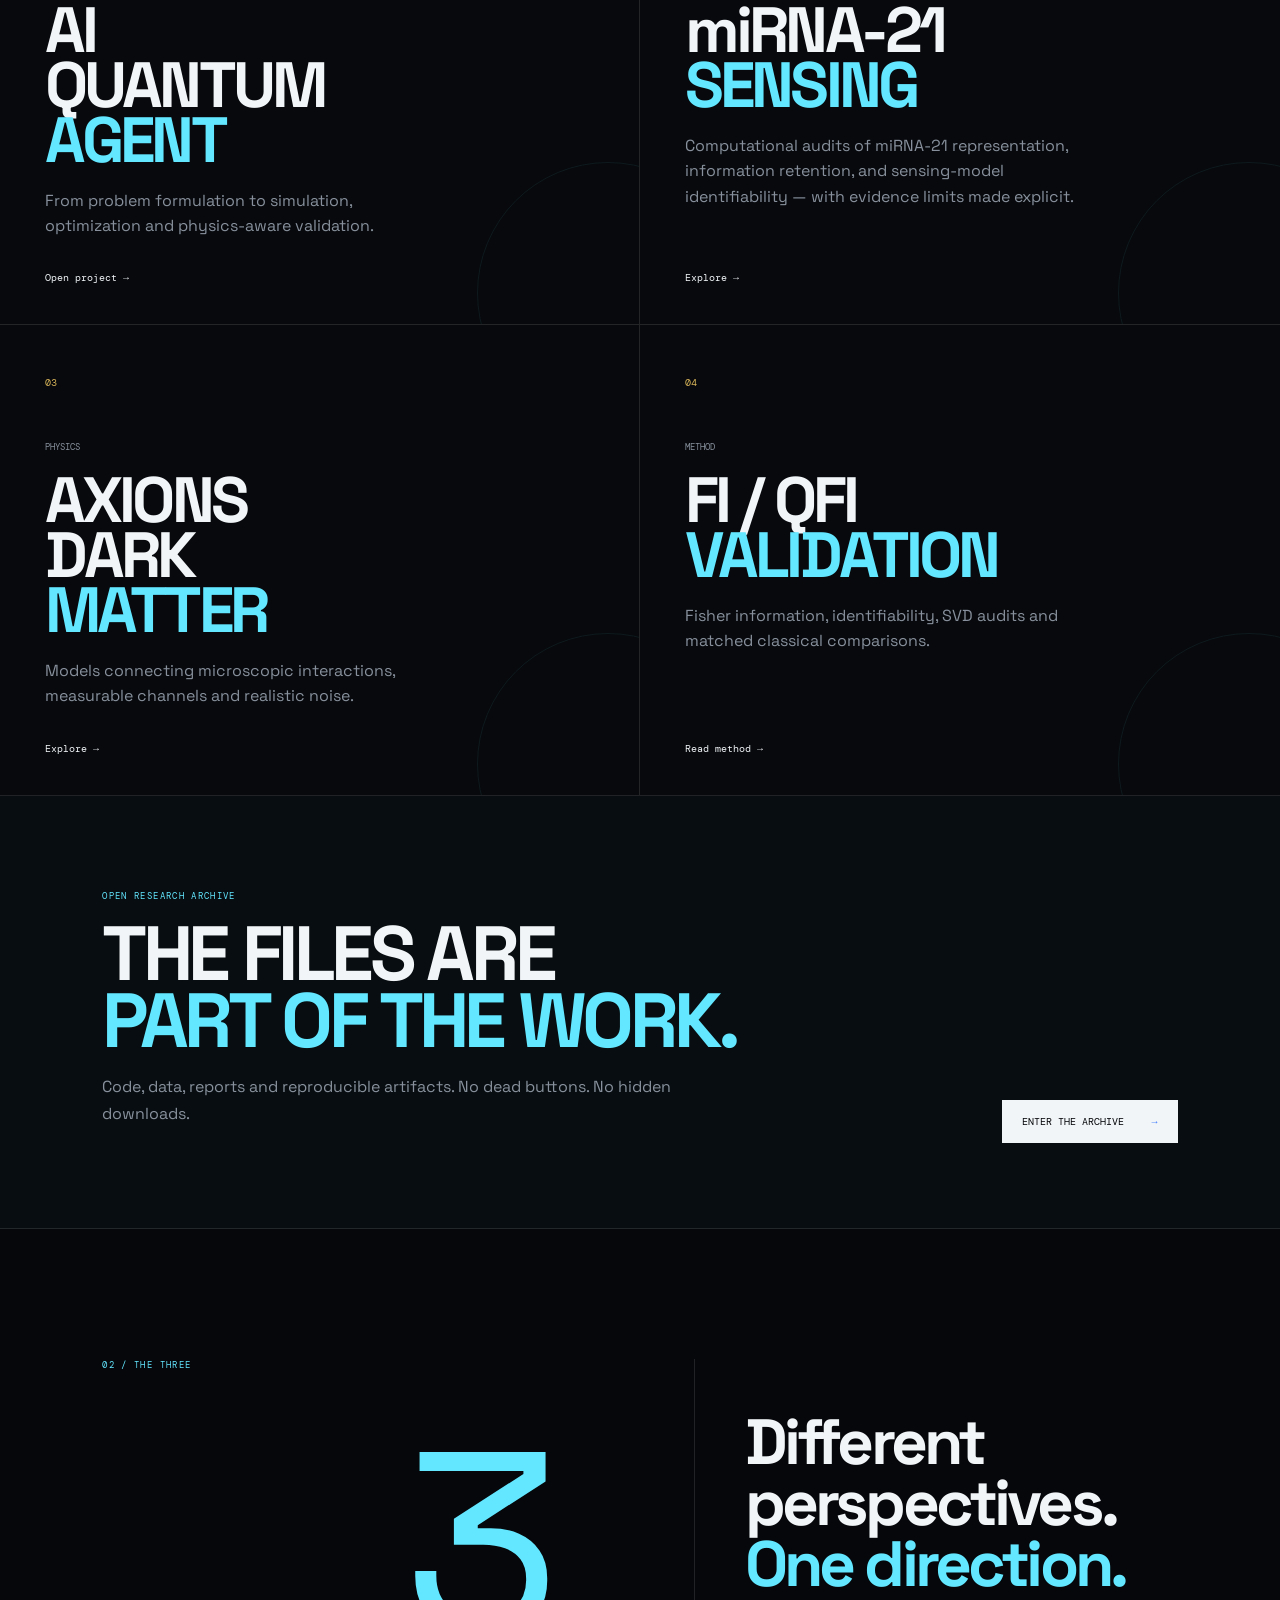
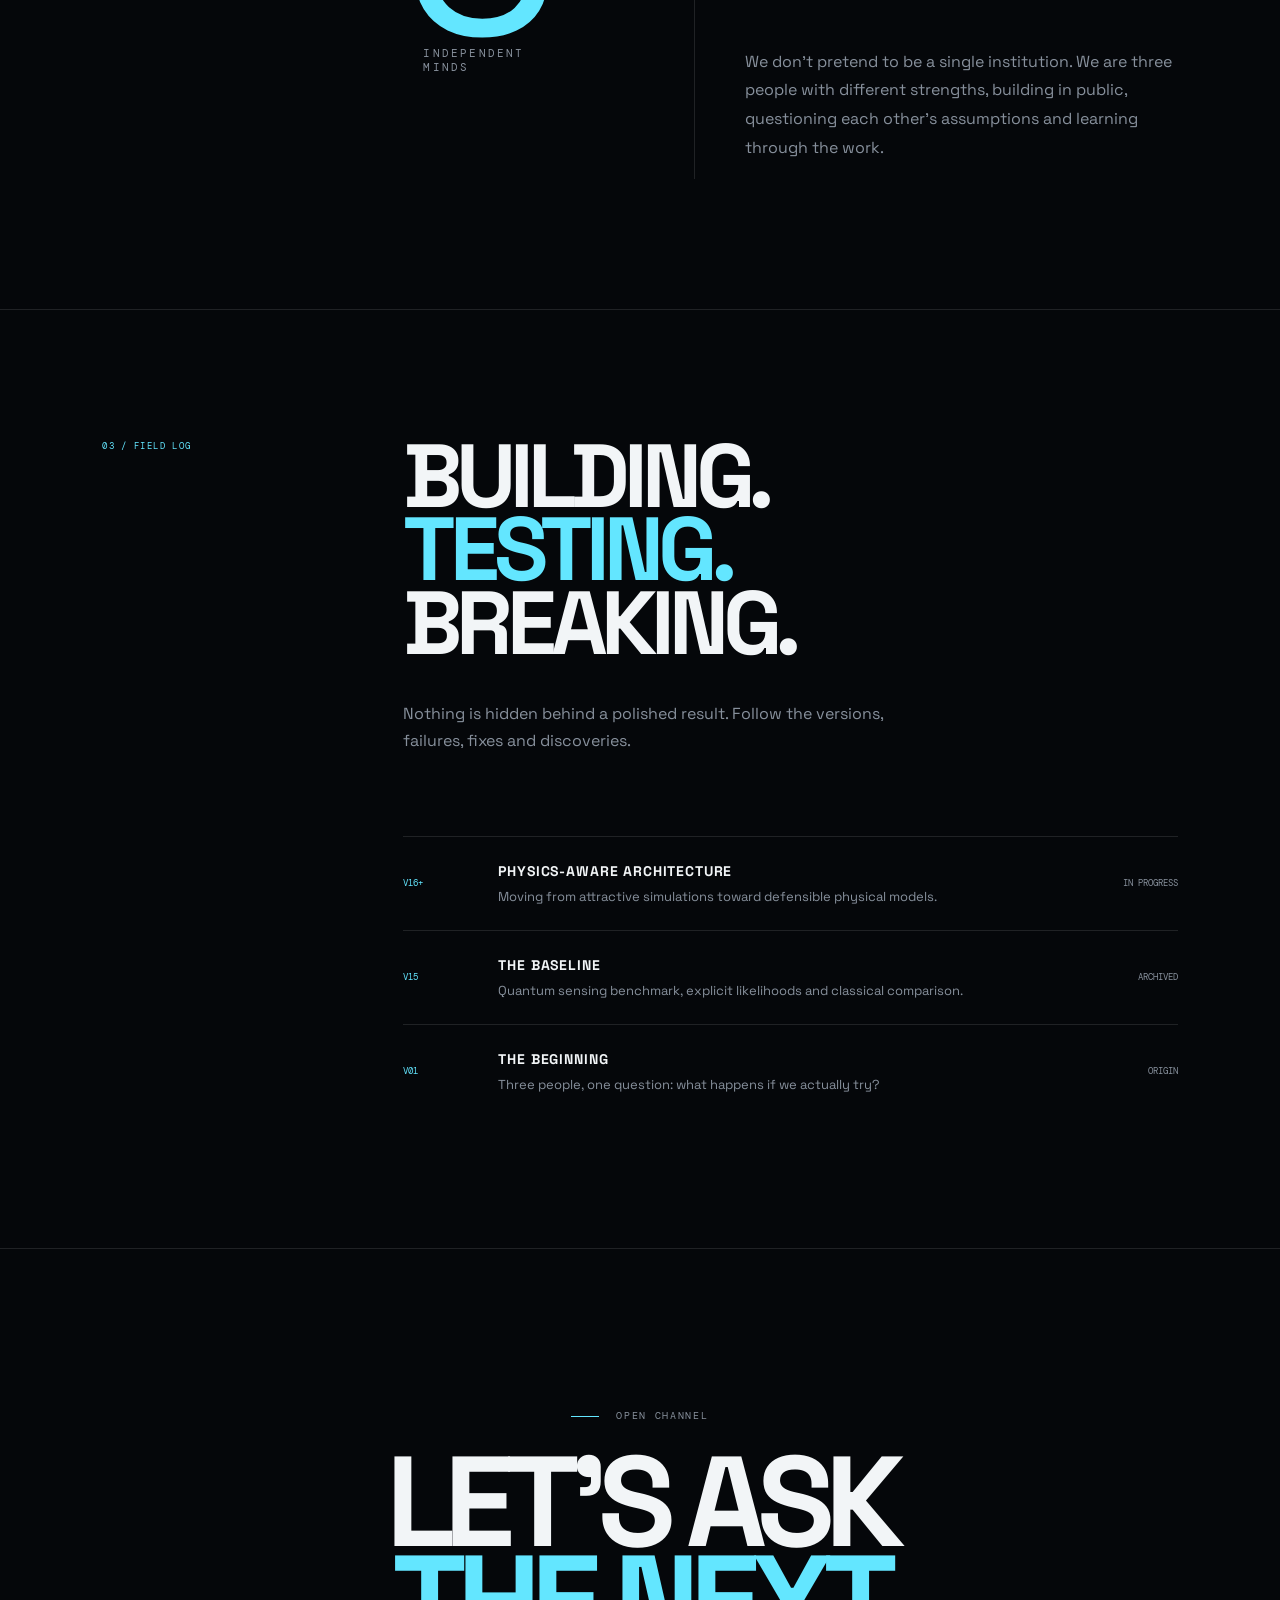
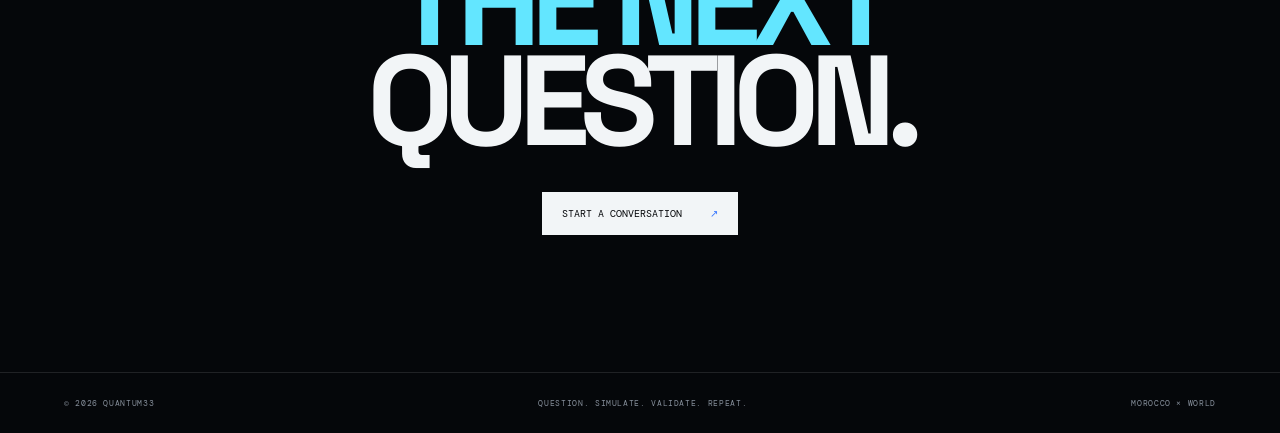
==== commit 1aa70f11: "Fix homepage miRNA description and remove missing script reference" ====
--- a/index.html
+++ b/index.html
@@ -107,7 +107,7 @@
         <span class="card-number">02</span>
         <p class="card-type">QUANTUM SENSING</p>
         <h2>miRNA-21<br /><span>SENSING</span></h2>
-        <p>A computational and experimental framework for quantum sensing of cancer-related biomarkers.</p>
+        <p>Computational audits of miRNA-21 representation, information retention, and sensing-model identifiability — with evidence limits made explicit.</p>
         <a href="miRNA21.html">Explore →</a>
       </article>
 
@@ -191,6 +191,5 @@
     <span>MOROCCO × WORLD</span>
   </footer>
 
-  <script src="script.js"></script>
 </body>
 </html>
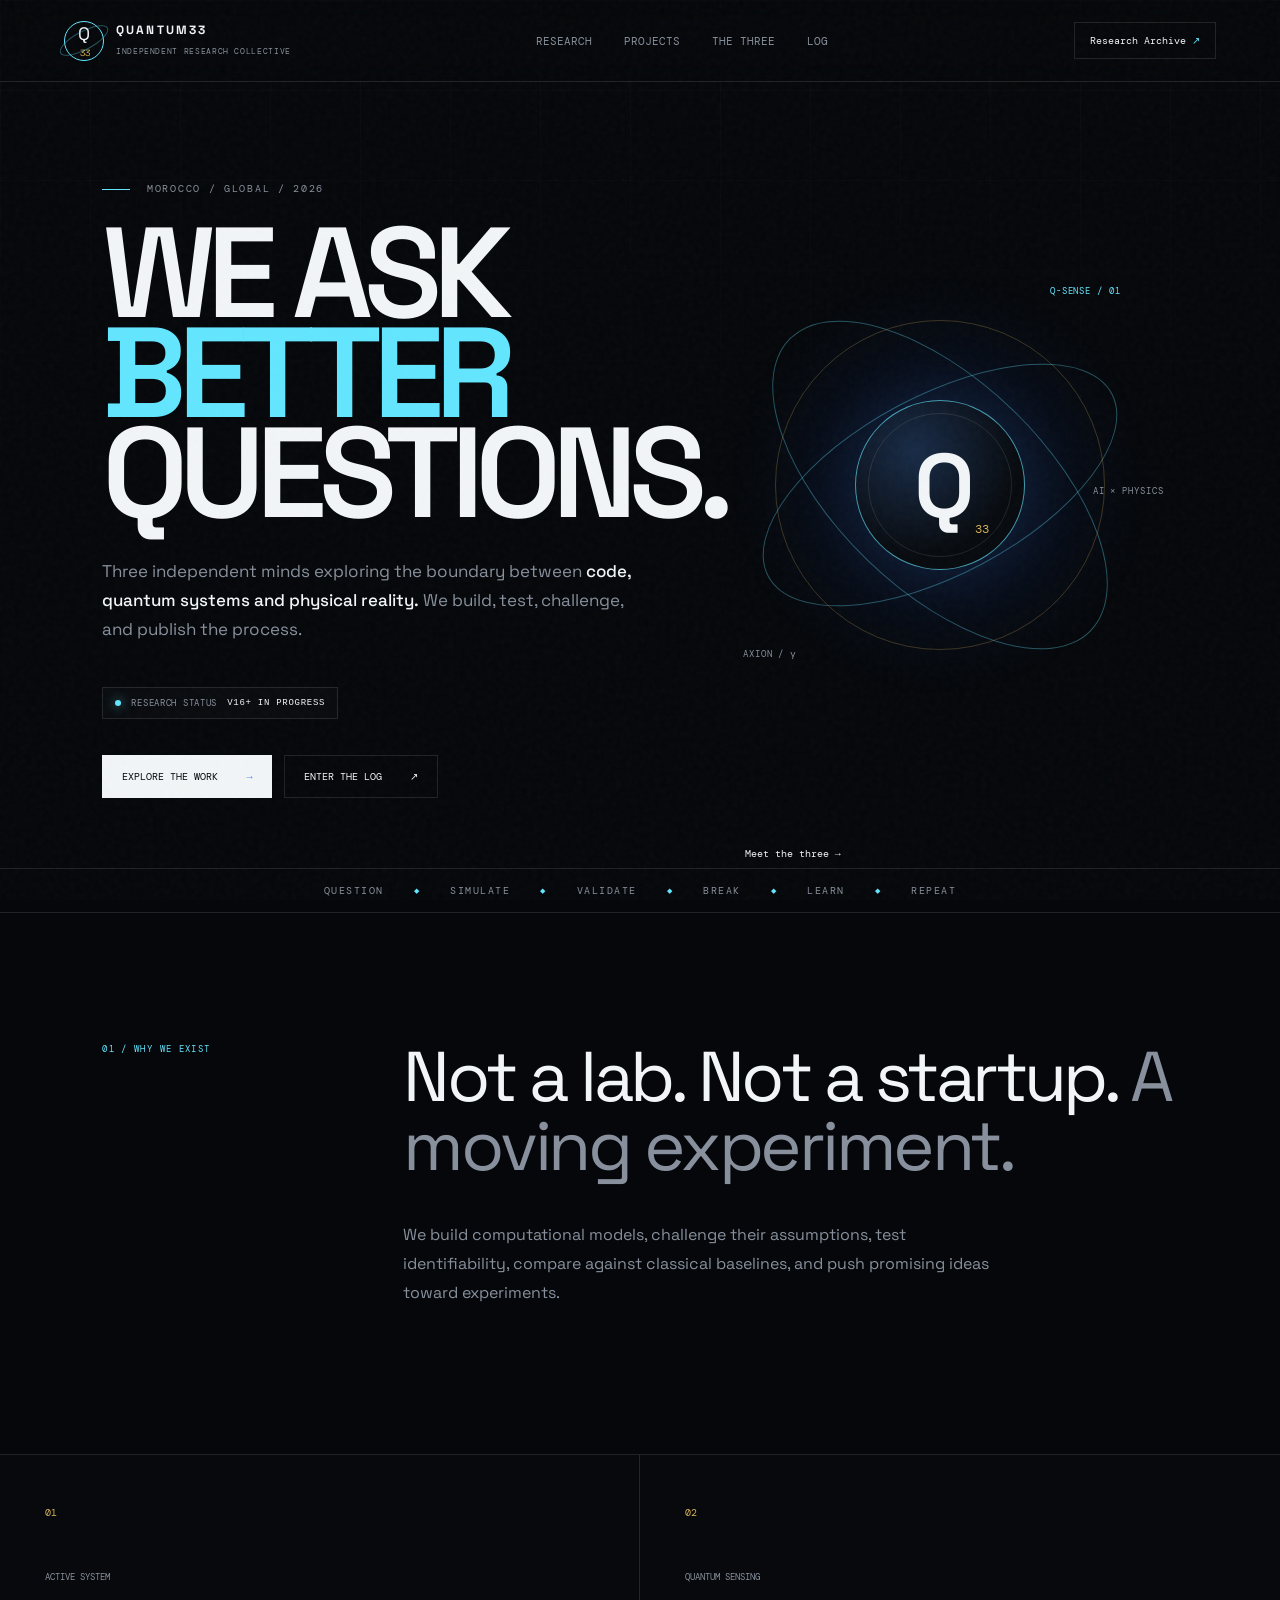
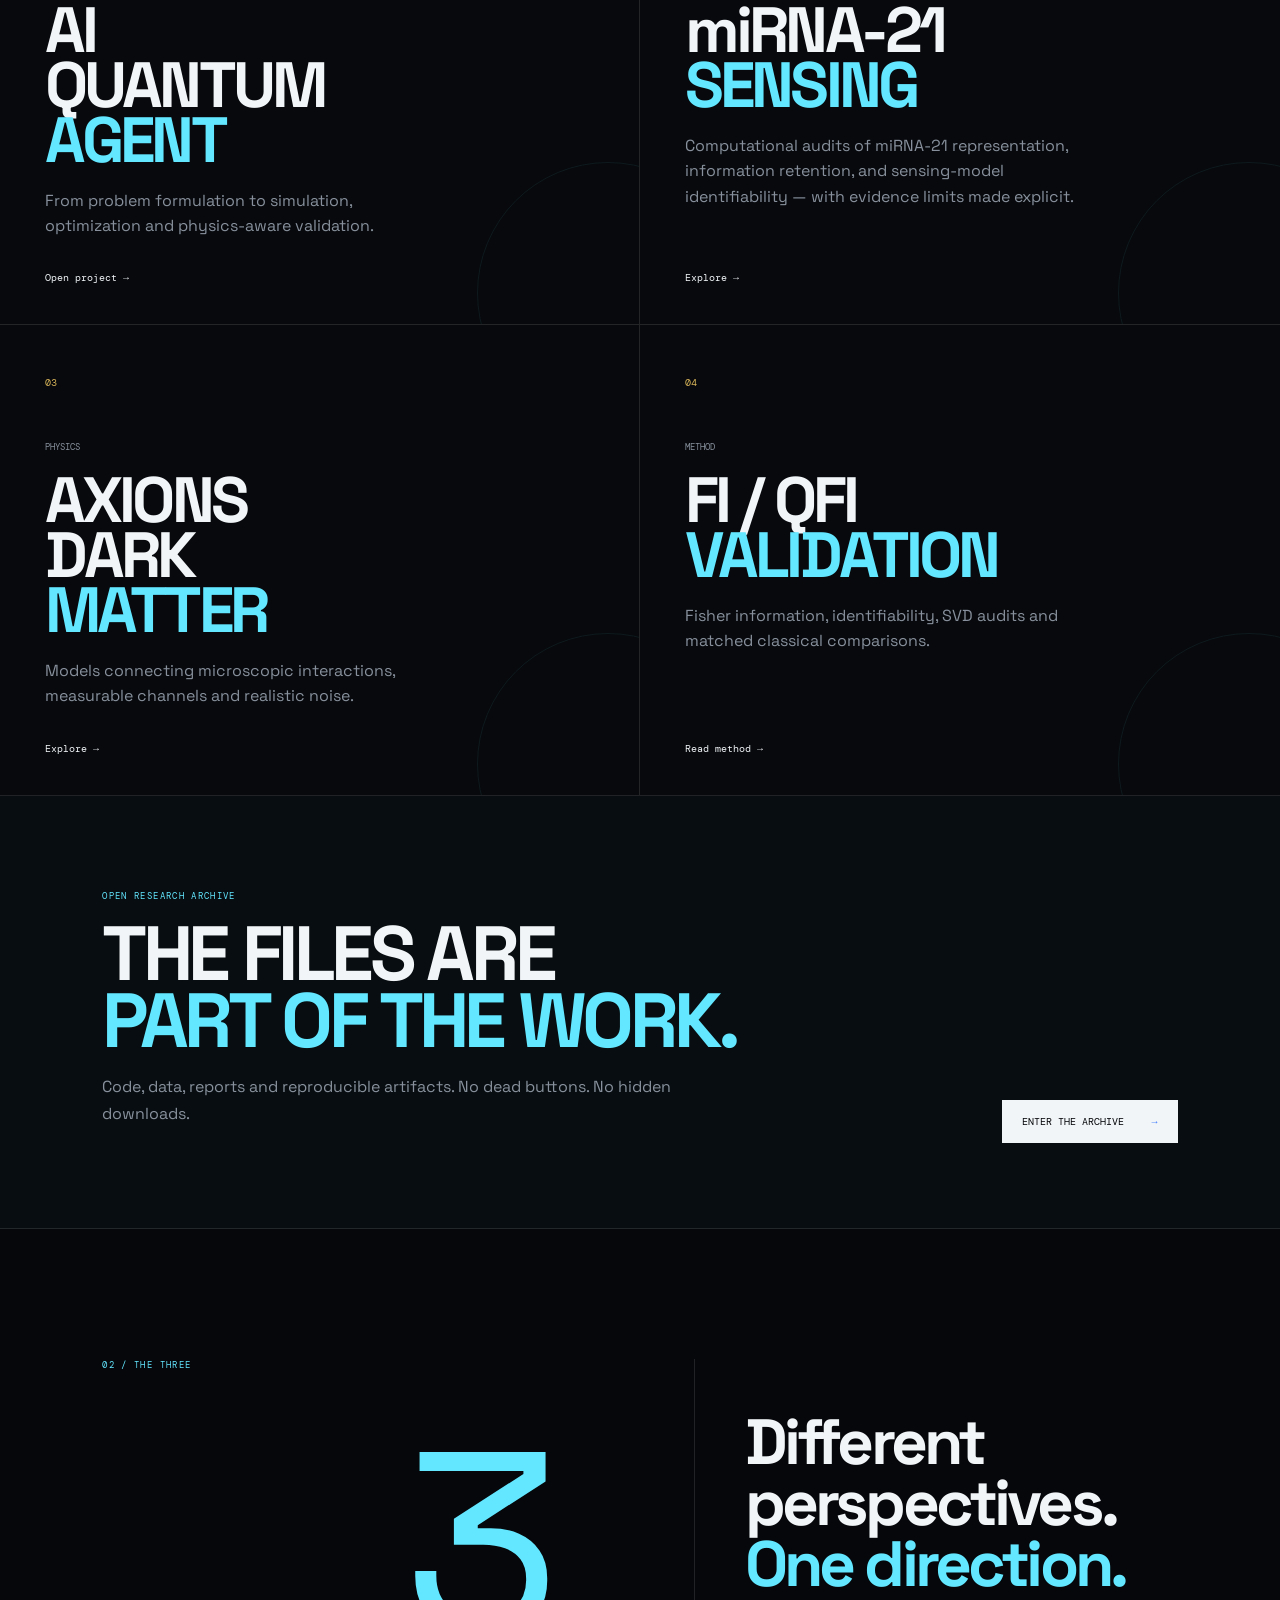
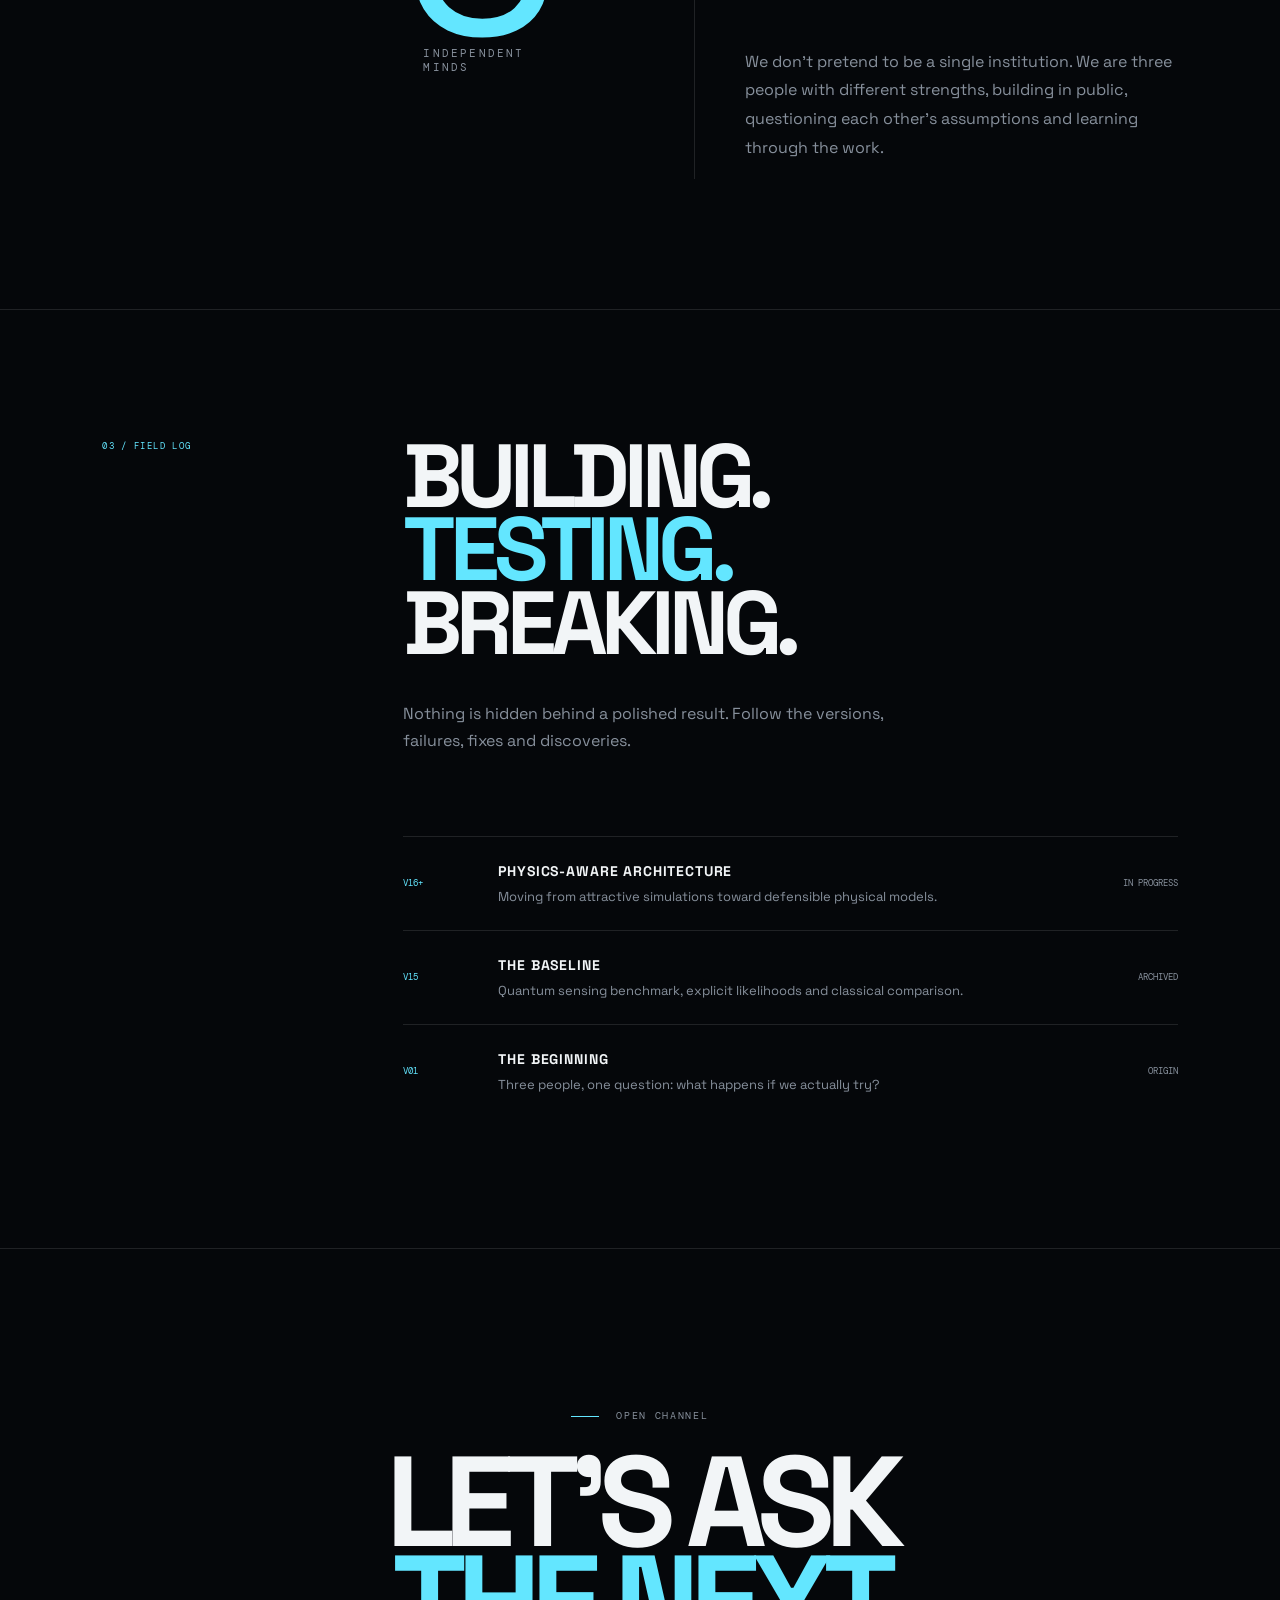
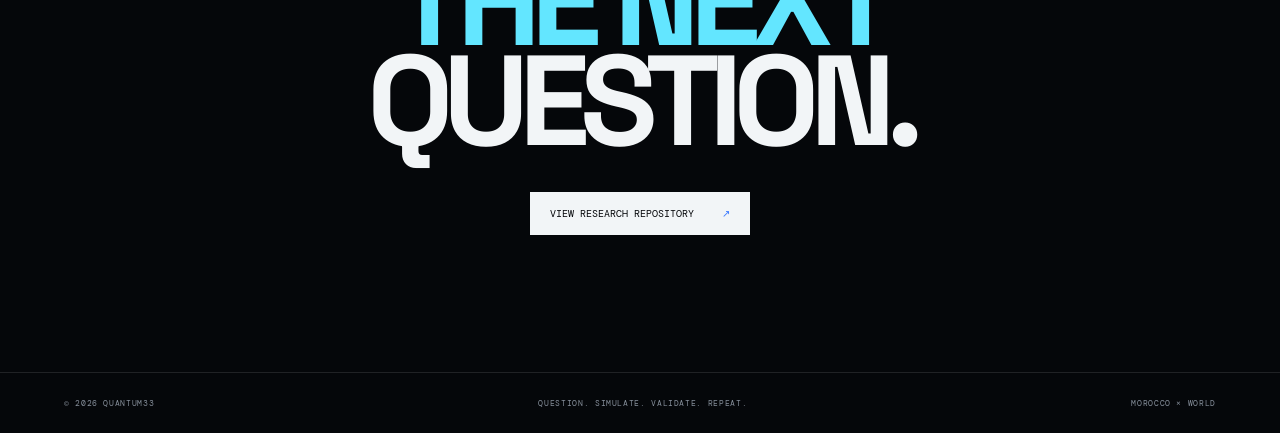
==== commit 5a92d260: "Replace placeholder contact address with repository link" ====
--- a/index.html
+++ b/index.html
@@ -181,7 +181,7 @@
     <section class="contact" id="contact">
       <p class="eyebrow"><span></span> OPEN CHANNEL</p>
       <h2>LET'S ASK<br /><em>THE NEXT</em><br />QUESTION.</h2>
-      <a class="button primary" href="mailto:hello@quantum33.example">Start a conversation <span>↗</span></a>
+      <a class="button primary" href="https://github.com/quantumcomputing43/quantumcomputing43.github.io-">View research repository <span>↗</span></a>
     </section>
   </main>
 
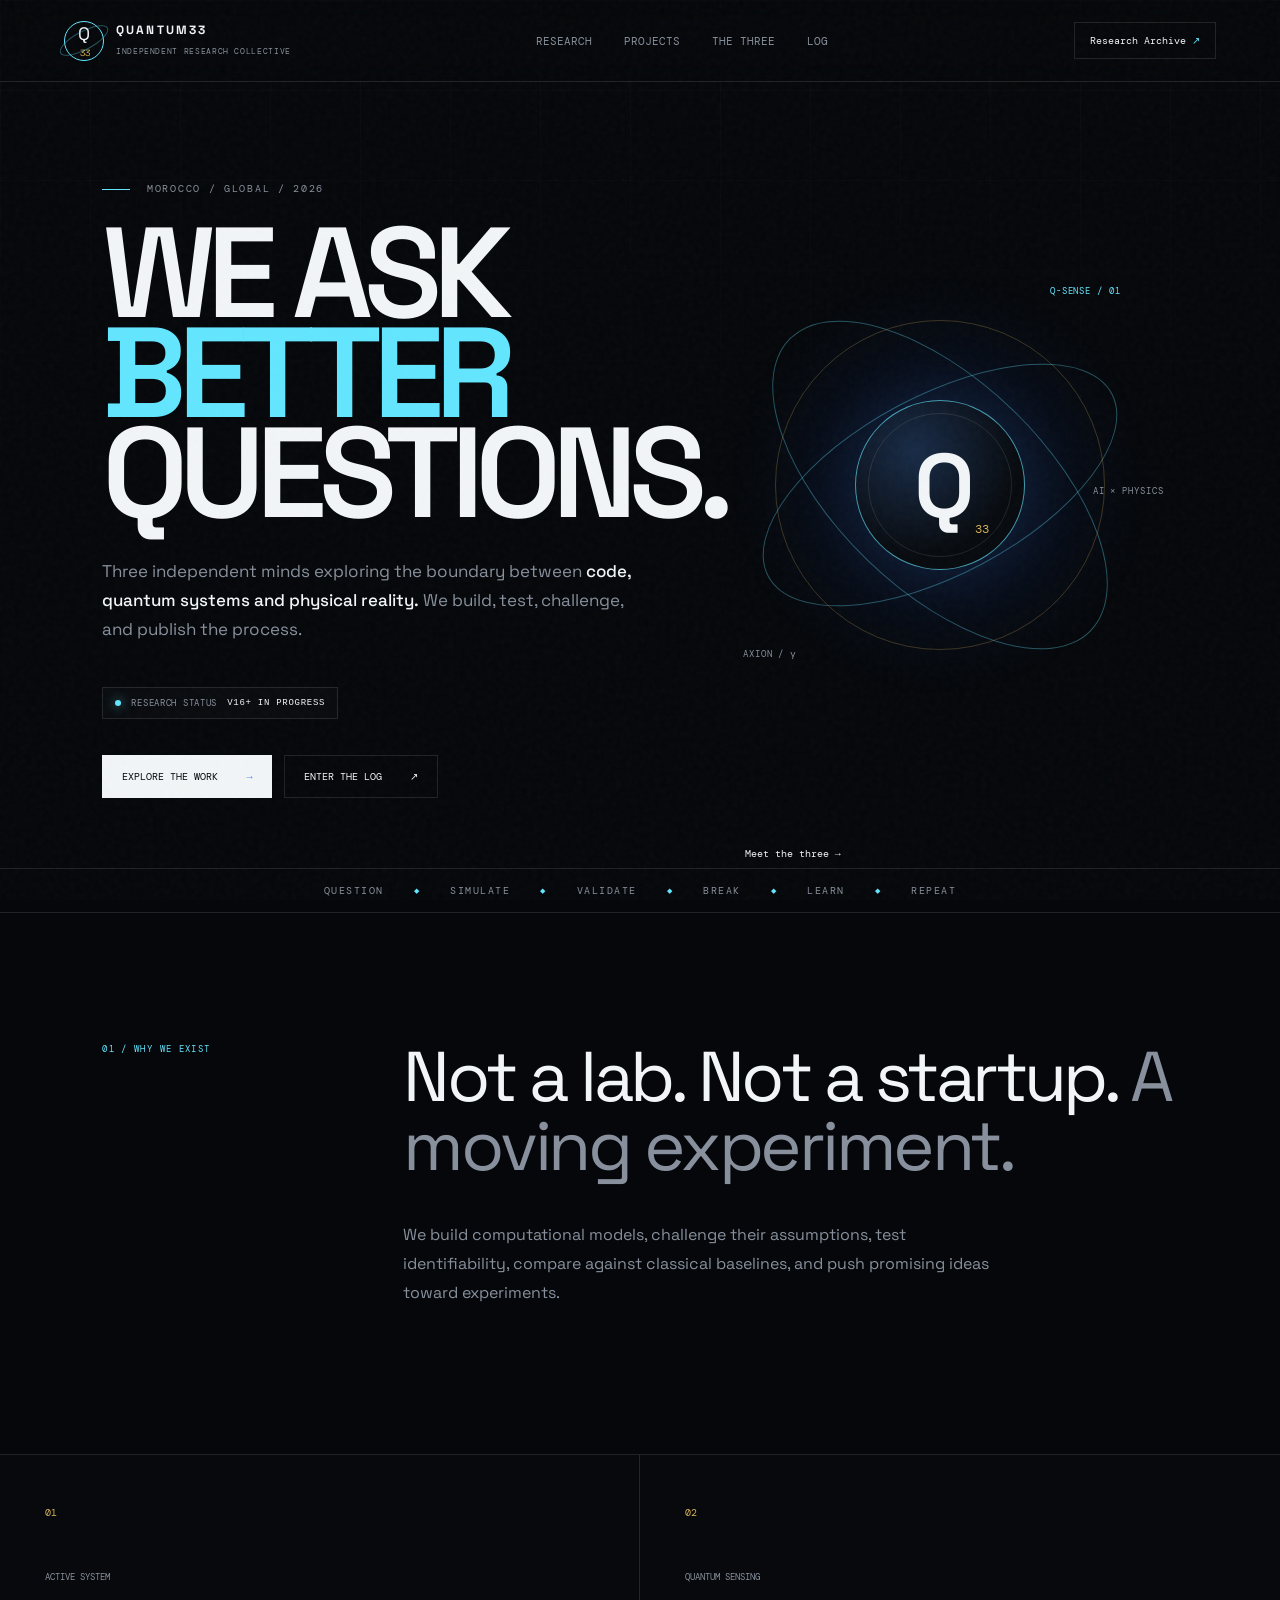
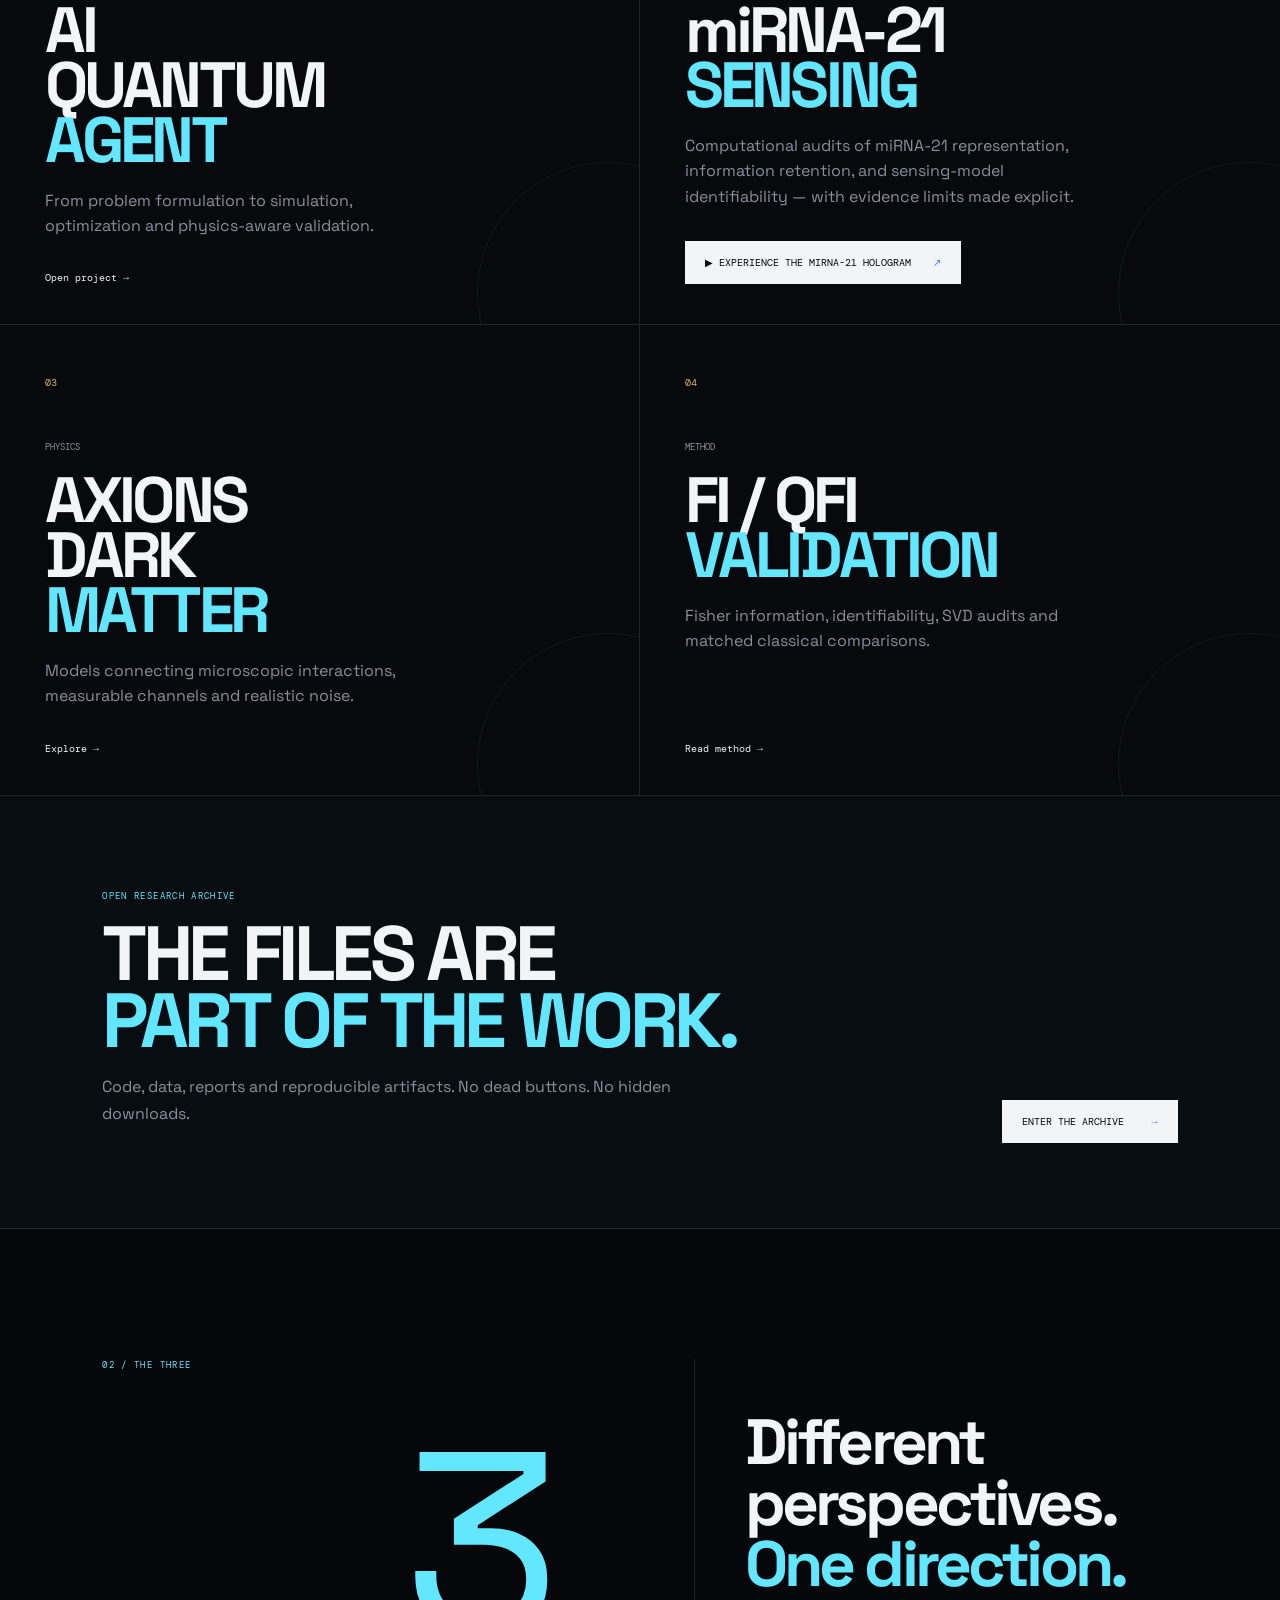
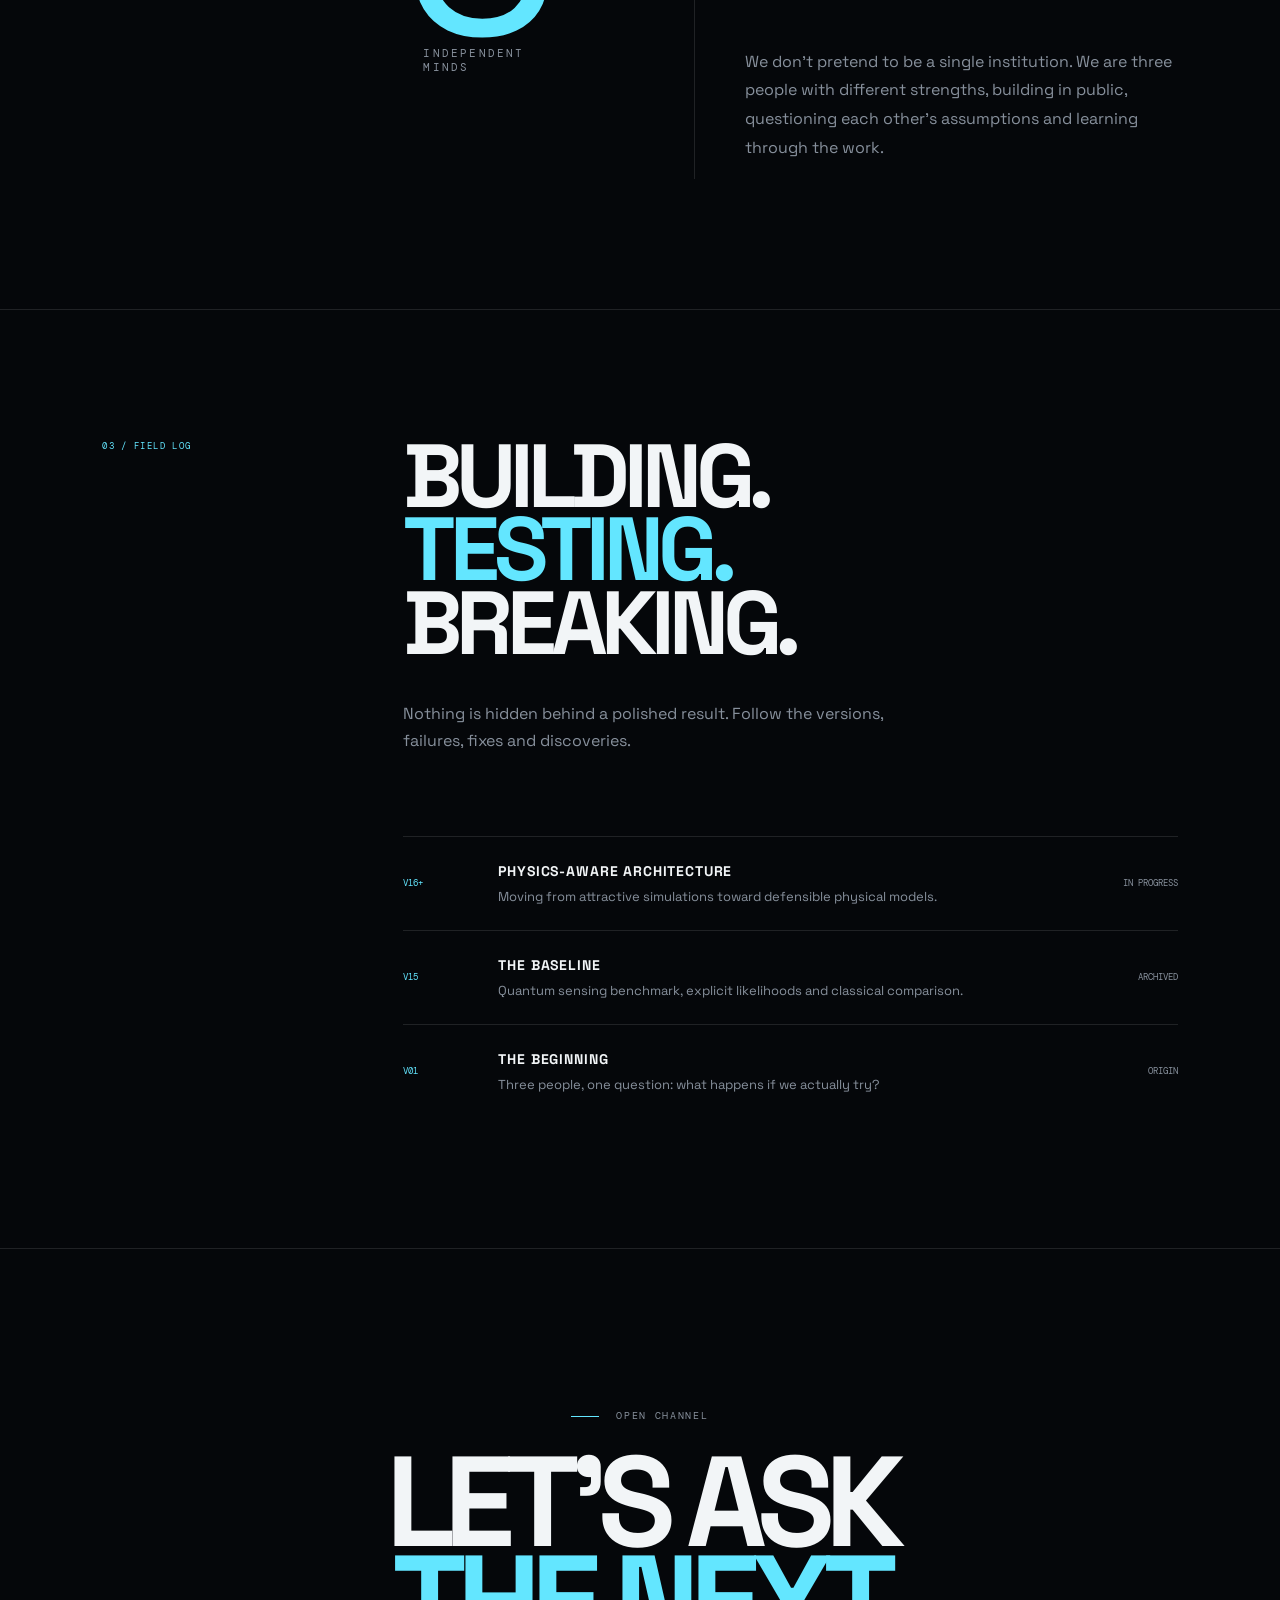
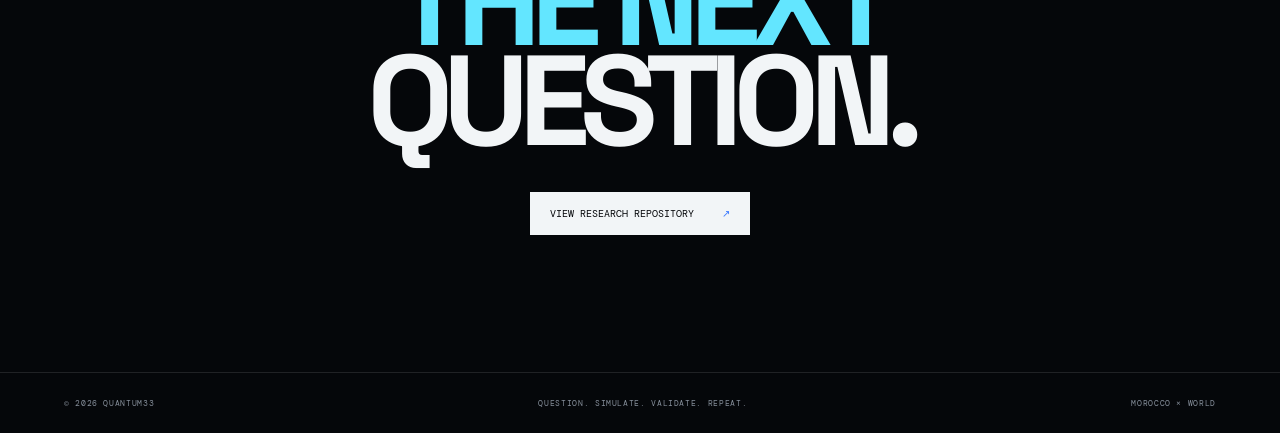
==== commit 65b26640: "Add prominent miRNA-21 hologram button to homepage" ====
--- a/index.html
+++ b/index.html
@@ -109,6 +109,7 @@
         <h2>miRNA-21<br /><span>SENSING</span></h2>
         <p>Computational audits of miRNA-21 representation, information retention, and sensing-model identifiability — with evidence limits made explicit.</p>
         <a href="miRNA21.html">Explore →</a>
+        <a class="button primary" style="display:inline-flex;margin-top:14px" href="miRNA21-simulation.html" aria-label="Open interactive miRNA-21 holographic simulation">▶ EXPERIENCE THE miRNA-21 HOLOGRAM <span>↗</span></a>
       </article>
 
       <article class="research-card">
